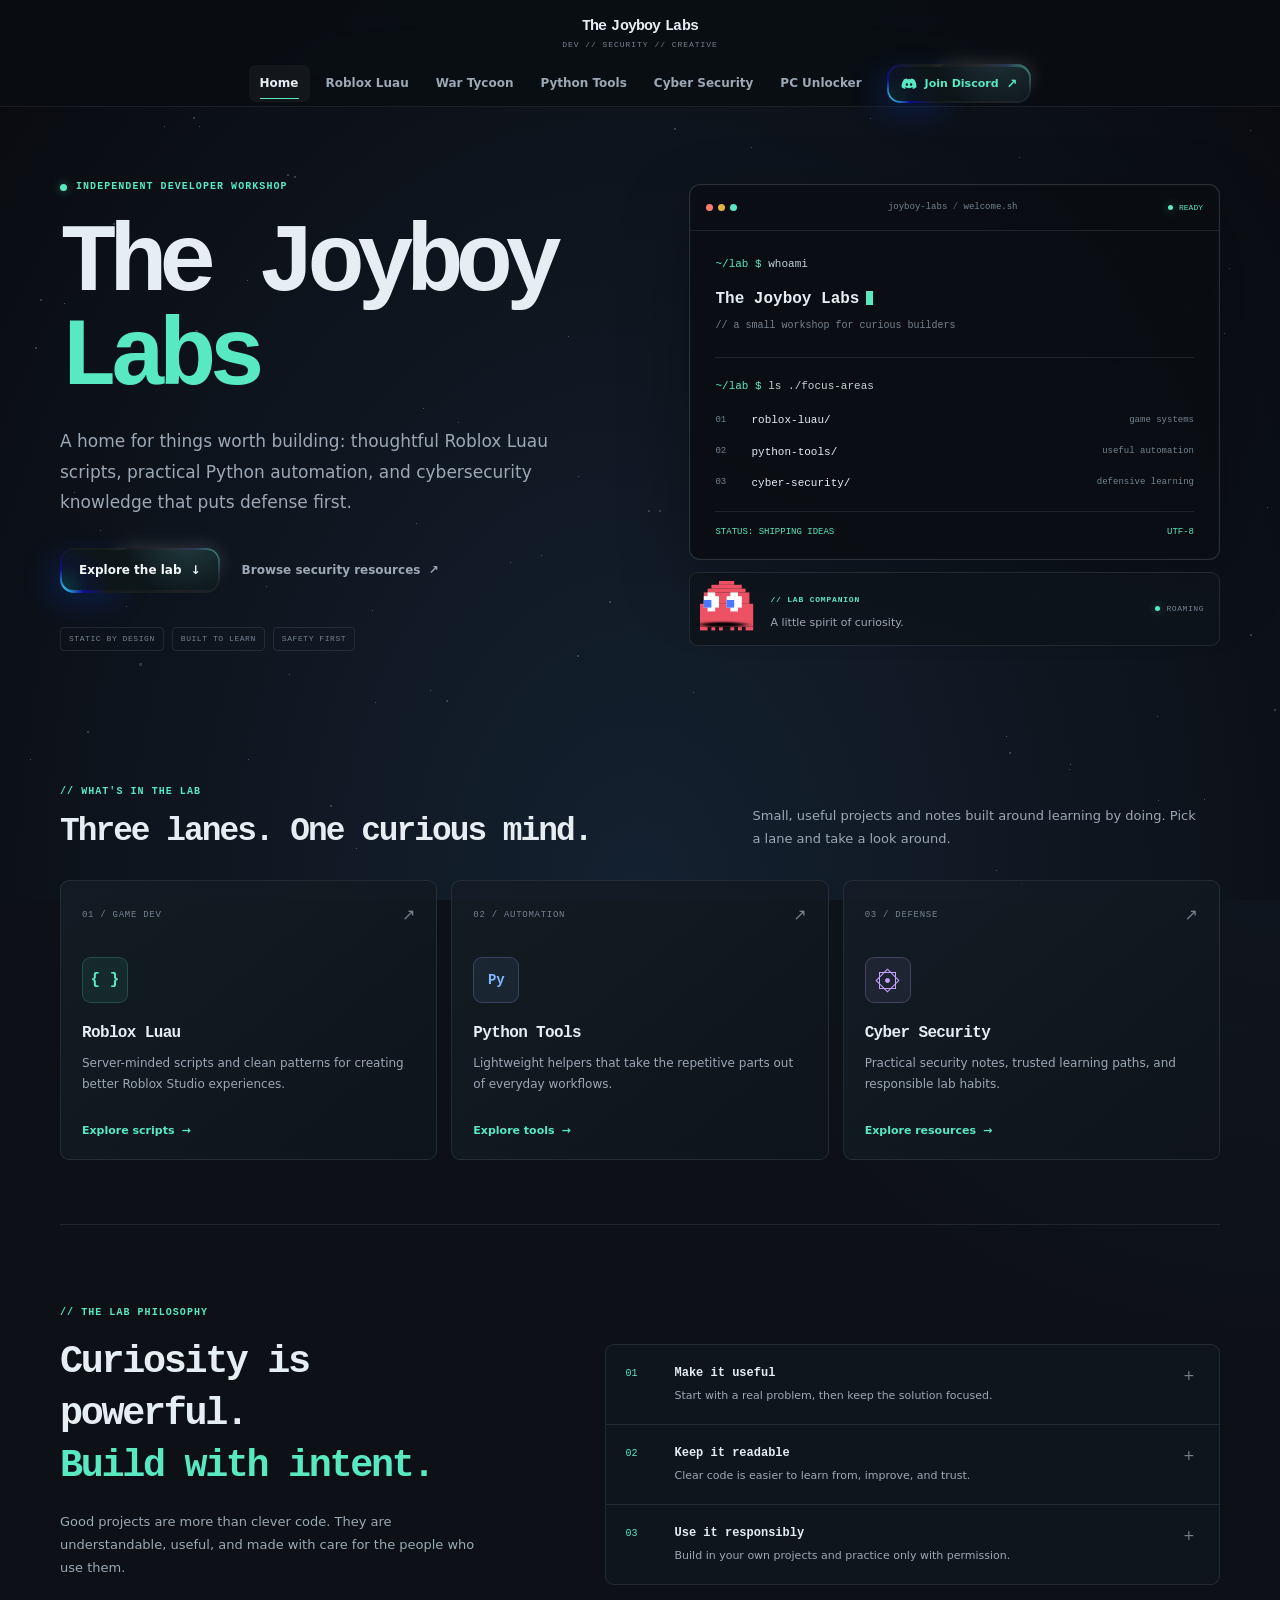
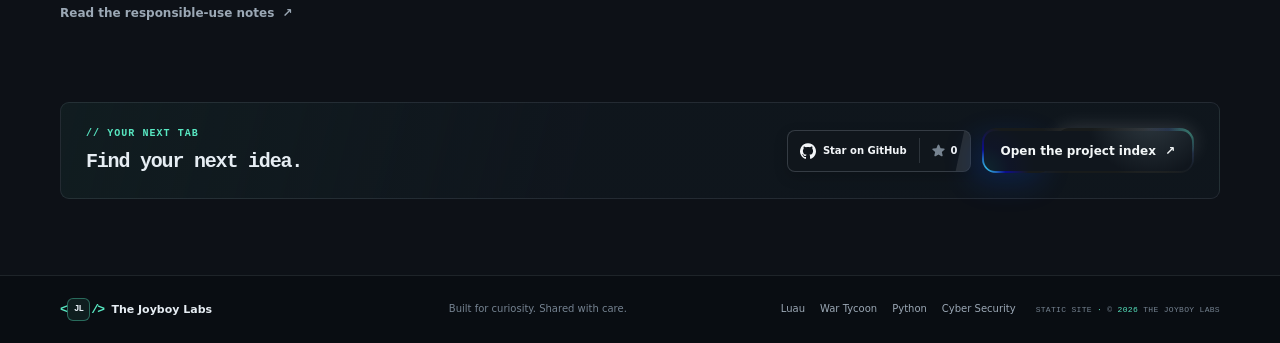
==== index.html @ 07b75e0f "Add files via upload" ====
<!doctype html>
<html lang="en">
<head>
  <meta charset="utf-8">
  <meta name="viewport" content="width=device-width, initial-scale=1">
  <meta name="theme-color" content="#0d1117">
  <meta name="description" content="The Joyboy Labs is a focused home for Roblox Luau scripts, practical Python tools, and responsible cybersecurity learning.">
  <title>The Joyboy Labs — Build, learn, explore</title>
  <link rel="stylesheet" href="css/style.css">
  <script src="js/main.js" defer></script>
</head>
<body>
  <div class="site-starfield" aria-hidden="true">
    <div class="star-layer stars-small"></div>
    <div class="star-layer stars-medium"></div>
    <div class="star-layer stars-large"></div>
  </div>
  <a class="skip-link" href="#main">Skip to content</a>

  <header class="site-header">
    <div class="nav-shell">
      <a class="brand" href="index.html" aria-label="The Joyboy Labs home">
        <span class="brand-copy">
          <span class="brand-name" aria-hidden="true">
            <span class="brand-letter" style="animation-delay: 0ms">T</span><span class="brand-letter" style="animation-delay: 48ms">h</span><span class="brand-letter" style="animation-delay: 96ms">e</span><span class="brand-letter brand-space" style="animation-delay: 144ms">&nbsp;</span><span class="brand-letter" style="animation-delay: 192ms">J</span><span class="brand-letter" style="animation-delay: 240ms">o</span><span class="brand-letter" style="animation-delay: 288ms">y</span><span class="brand-letter" style="animation-delay: 336ms">b</span><span class="brand-letter" style="animation-delay: 384ms">o</span><span class="brand-letter" style="animation-delay: 432ms">y</span><span class="brand-letter brand-space" style="animation-delay: 480ms">&nbsp;</span><span class="brand-letter" style="animation-delay: 528ms">L</span><span class="brand-letter" style="animation-delay: 576ms">a</span><span class="brand-letter" style="animation-delay: 624ms">b</span><span class="brand-letter" style="animation-delay: 672ms">s</span>
          </span>
          <span class="brand-tag">DEV // SECURITY // CREATIVE</span>
        </span>
      </a>

      <button class="menu-toggle" type="button" aria-expanded="false" aria-controls="primary-navigation" aria-label="Open navigation menu">
        <span class="menu-toggle-lines" aria-hidden="true"><span></span><span></span><span></span></span>
      </button>

      <nav class="primary-nav" id="primary-navigation" aria-label="Primary navigation">
        <a class="nav-link is-active" href="index.html" aria-current="page">Home</a>
        <a class="nav-link" href="roblox.html">Roblox Luau</a>
        <a class="nav-link" href="war-tycoon.html">War Tycoon</a>
        <a class="nav-link" href="python.html">Python Tools</a>
        <a class="nav-link" href="cyber.html">Cyber Security</a>
        <a class="nav-link" href="pc-unlocker.html">PC Unlocker</a>
        <a class="discord-link button button-discord" href="https://discord.gg/joyboyhakari_16266" target="_blank" rel="noopener noreferrer">
          <span class="blob1" aria-hidden="true"></span><span class="blob2" aria-hidden="true"></span>
          <span class="inner"><svg aria-hidden="true" viewBox="0 0 24 24"><path d="M19.7 5.3a17.6 17.6 0 0 0-4.3-1.4l-.5 1a16.2 16.2 0 0 0-5.8 0l-.5-1a17.6 17.6 0 0 0-4.3 1.4C1.6 9.2.8 13 .8 16.8a17.8 17.8 0 0 0 5.3 2.7l1.1-1.8-1.7-.8.4-.3a12.6 12.6 0 0 0 12.2 0l.4.3-1.7.8 1.1 1.8a17.8 17.8 0 0 0 5.3-2.7c0-4.4-.8-8.1-3.5-11.5ZM8.8 14.7c-1 0-1.8-.9-1.8-2s.8-2 1.8-2 1.8.9 1.8 2-.8 2-1.8 2Zm6.4 0c-1 0-1.8-.9-1.8-2s.8-2 1.8-2 1.8.9 1.8 2-.8 2-1.8 2Z"/></svg><span>Join Discord</span><span class="external-mark" aria-hidden="true">↗</span></span>
        </a>
      </nav>
    </div>
  </header>

  <main id="main">
    <section class="home-hero container" aria-labelledby="home-title">
      <div class="hero-copy">
        <p class="eyebrow"><span class="status-dot"></span> INDEPENDENT DEVELOPER WORKSHOP</p>
        <h1 id="home-title">The Joyboy<br><span class="title-accent">Labs</span></h1>
        <p class="hero-lead">A home for things worth building: thoughtful Roblox Luau scripts, practical Python automation, and cybersecurity knowledge that puts defense first.</p>
        <div class="hero-actions">
          <a class="button button-primary" href="#focus-areas"><span class="blob1" aria-hidden="true"></span><span class="blob2" aria-hidden="true"></span><span class="inner"><span>Explore the lab</span><span aria-hidden="true">↓</span></span></a>
          <a class="text-link" href="cyber.html">Browse security resources <span aria-hidden="true">↗</span></a>
        </div>
        <ul class="hero-tags" aria-label="Site principles">
          <li>STATIC BY DESIGN</li>
          <li>BUILT TO LEARN</li>
          <li>SAFETY FIRST</li>
        </ul>
      </div>

      <div class="hero-visual">
      <div class="console-window" aria-label="A welcome panel for The Joyboy Labs">
        <div class="console-titlebar">
          <span class="window-dots" aria-hidden="true"><i></i><i></i><i></i></span>
          <span class="console-path">joyboy-labs <span>/</span> welcome.sh</span>
          <span class="console-state"><span class="status-dot"></span> READY</span>
        </div>
        <div class="console-body">
          <p class="console-command"><span>~/lab $</span> whoami</p>
          <p class="console-output">The Joyboy Labs<span class="cursor-block" aria-hidden="true"></span></p>
          <p class="console-comment">// a small workshop for curious builders</p>
          <div class="console-divider"></div>
          <p class="console-command"><span>~/lab $</span> ls ./focus-areas</p>
          <ul class="console-list">
            <li><span class="console-file">01</span><span>roblox-luau/</span><span class="console-file-note">game systems</span></li>
            <li><span class="console-file">02</span><span>python-tools/</span><span class="console-file-note">useful automation</span></li>
            <li><span class="console-file">03</span><span>cyber-security/</span><span class="console-file-note">defensive learning</span></li>
          </ul>
          <div class="console-footer"><span>STATUS: SHIPPING IDEAS</span><span>UTF-8</span></div>
        </div>
      </div>
      <div class="mascot-strip">
        <div class="ghost-frame" aria-hidden="true">
          <div id="ghost">
            <div id="red">
              <div id="pupil"></div><div id="pupil1"></div><div id="eye"></div><div id="eye1"></div>
              <div id="top0"></div><div id="top1"></div><div id="top2"></div><div id="top3"></div><div id="top4"></div>
              <div id="st0"></div><div id="st1"></div><div id="st2"></div><div id="st3"></div><div id="st4"></div><div id="st5"></div>
              <div id="an1"></div><div id="an2"></div><div id="an3"></div><div id="an4"></div><div id="an5"></div><div id="an6"></div>
              <div id="an7"></div><div id="an8"></div><div id="an9"></div><div id="an10"></div><div id="an11"></div><div id="an12"></div>
              <div id="an13"></div><div id="an14"></div><div id="an15"></div><div id="an16"></div><div id="an17"></div><div id="an18"></div>
            </div>
            <div id="shadow"></div>
          </div>
        </div>
        <div class="mascot-copy"><span class="mascot-label">// LAB COMPANION</span><p>A little spirit of curiosity.</p></div>
        <span class="mascot-state"><span class="status-dot"></span> ROAMING</span>
      </div>
    </div>
    </section>

    <section class="section-block container" id="focus-areas" aria-labelledby="focus-title">
      <div class="section-heading">
        <div>
          <p class="eyebrow">// WHAT'S IN THE LAB</p>
          <h2 id="focus-title">Three lanes. One curious mind.</h2>
        </div>
        <p class="section-intro">Small, useful projects and notes built around learning by doing. Pick a lane and take a look around.</p>
      </div>

      <div class="focus-grid">
        <a class="focus-card" href="roblox.html">
          <div class="focus-card-top"><span class="focus-index">01 / GAME DEV</span><span class="card-arrow" aria-hidden="true">↗</span></div>
          <div class="focus-symbol symbol-luau" aria-hidden="true">{ }</div>
          <h3>Roblox Luau</h3>
          <p>Server-minded scripts and clean patterns for creating better Roblox Studio experiences.</p>
          <span class="focus-card-link">Explore scripts <span aria-hidden="true">→</span></span>
        </a>

        <a class="focus-card" href="python.html">
          <div class="focus-card-top"><span class="focus-index">02 / AUTOMATION</span><span class="card-arrow" aria-hidden="true">↗</span></div>
          <div class="focus-symbol symbol-python" aria-hidden="true">Py</div>
          <h3>Python Tools</h3>
          <p>Lightweight helpers that take the repetitive parts out of everyday workflows.</p>
          <span class="focus-card-link">Explore tools <span aria-hidden="true">→</span></span>
        </a>

        <a class="focus-card" href="cyber.html">
          <div class="focus-card-top"><span class="focus-index">03 / DEFENSE</span><span class="card-arrow" aria-hidden="true">↗</span></div>
          <div class="focus-symbol symbol-cyber" aria-hidden="true"><span></span></div>
          <h3>Cyber Security</h3>
          <p>Practical security notes, trusted learning paths, and responsible lab habits.</p>
          <span class="focus-card-link">Explore resources <span aria-hidden="true">→</span></span>
        </a>
      </div>
    </section>

    <section class="lab-note-section container" aria-labelledby="lab-note-title">
      <div class="lab-note-copy">
        <p class="eyebrow">// THE LAB PHILOSOPHY</p>
        <h2 id="lab-note-title">Curiosity is powerful.<br><span class="title-accent">Build with intent.</span></h2>
        <p>Good projects are more than clever code. They are understandable, useful, and made with care for the people who use them.</p>
        <a class="text-link" href="cyber.html">Read the responsible-use notes <span aria-hidden="true">↗</span></a>
      </div>
      <div class="principles-panel">
        <div class="principle-row"><span class="principle-number">01</span><div><h3>Make it useful</h3><p>Start with a real problem, then keep the solution focused.</p></div><span class="principle-mark" aria-hidden="true">+</span></div>
        <div class="principle-row"><span class="principle-number">02</span><div><h3>Keep it readable</h3><p>Clear code is easier to learn from, improve, and trust.</p></div><span class="principle-mark" aria-hidden="true">+</span></div>
        <div class="principle-row"><span class="principle-number">03</span><div><h3>Use it responsibly</h3><p>Build in your own projects and practice only with permission.</p></div><span class="principle-mark" aria-hidden="true">+</span></div>
      </div>
    </section>

    <section class="closing-cta container" aria-labelledby="closing-title">
      <div>
        <p class="eyebrow">// YOUR NEXT TAB</p>
        <h2 id="closing-title">Find your next idea.</h2>
      </div>
      <div class="closing-actions">
        <a class="github-star-button" href="https://github.com/ujjal-saha/Flappy_Friend-v0001" target="_blank" rel="noopener noreferrer" aria-label="Star The Joyboy Labs repository on GitHub">
          <span class="github-sheen" aria-hidden="true"></span>
          <span class="github-star-main">
            <svg aria-hidden="true" viewBox="0 0 438.549 438.549"><path d="M409.132 114.573c-19.608-33.596-46.205-60.194-79.798-79.8-33.598-19.607-70.277-29.408-110.063-29.408-39.781 0-76.472 9.804-110.063 29.408-33.596 19.605-60.192 46.204-79.8 79.8C9.803 148.168 0 184.854 0 224.63c0 47.78 13.94 90.745 41.827 128.906 27.884 38.164 63.906 64.572 108.063 79.227 5.14.954 8.945.283 11.419-1.996 2.475-2.282 3.711-5.14 3.711-8.562 0-.571-.049-5.708-.144-15.417a2549.81 2549.81 0 01-.144-25.406l-6.567 1.136c-4.187.767-9.469 1.092-15.846 1-6.374-.089-12.991-.757-19.842-1.999-6.854-1.231-13.229-4.086-19.13-8.559-5.898-4.473-10.085-10.328-12.56-17.556l-2.855-6.57c-1.903-4.374-4.899-9.233-8.992-14.559-4.093-5.331-8.232-8.945-12.419-10.848l-1.999-1.431c-1.332-.951-2.568-2.098-3.711-3.429-1.142-1.331-1.997-2.663-2.568-3.997-.572-1.335-.098-2.43 1.427-3.289 1.525-.859 4.281-1.276 8.28-1.276l5.708.853c3.807.763 8.516 3.042 14.133 6.851 5.614 3.806 10.229 8.754 13.846 14.842 4.38 7.806 9.657 13.754 15.846 17.847 6.184 4.093 12.419 6.136 18.699 6.136 6.28 0 11.704-.476 16.274-1.423 4.565-.952 8.848-2.383 12.847-4.285 1.713-12.758 6.377-22.559 13.988-29.41-10.848-1.14-20.601-2.857-29.264-5.14-8.658-2.286-17.605-5.996-26.835-11.14-9.235-5.137-16.896-11.516-22.985-19.126-6.09-7.614-11.088-17.61-14.987-29.979-3.901-12.374-5.852-26.648-5.852-42.826 0-23.035 7.52-42.637 22.557-58.817-7.044-17.318-6.379-36.732 1.997-58.24 5.52-1.715 13.706-.428 24.554 3.853 10.85 4.283 18.794 7.952 23.84 10.994 5.046 3.041 9.089 5.618 12.135 7.708 17.705-4.947 35.976-7.421 54.818-7.421s37.117 2.474 54.823 7.421l10.849-6.849c7.419-4.57 16.18-8.758 26.262-12.565 10.088-3.805 17.802-4.853 23.134-3.138 8.562 21.509 9.325 40.922 2.279 58.24 15.036 16.18 22.559 35.787 22.559 58.817 0 16.178-1.958 30.497-5.853 42.966-3.9 12.471-8.941 22.457-15.125 29.979-6.191 7.521-13.901 13.85-23.131 18.986-9.232 5.14-18.182 8.85-26.84 11.136-8.662 2.286-18.415 4.004-29.263 5.146 9.894 8.562 14.842 22.077 14.842 40.539v60.237c0 3.422 1.19 6.279 3.572 8.562 2.379 2.279 6.136 2.95 11.276 1.995 44.163-14.653 80.185-41.062 108.068-79.226 27.88-38.161 41.825-81.126 41.825-128.906-.01-39.771-9.818-76.454-29.414-110.049z"></path></svg>
            <span>Star on GitHub</span>
          </span>
          <span class="github-star-count"><svg aria-hidden="true" viewBox="0 0 24 24"><path d="M10.788 3.21c.448-1.077 1.976-1.077 2.424 0l2.082 5.006 5.404.434c1.164.093 1.636 1.545.749 2.305l-4.117 3.527 1.257 5.273c.271 1.136-.964 2.033-1.96 1.425L12 18.354 7.373 21.18c-.996.608-2.231-.29-1.96-1.425l1.257-5.273-4.117-3.527c-.887-.76-.415-2.212.749-2.305l5.404-.434 2.082-5.005Z"></path></svg><span data-github-stars>0</span></span>
        </a>
        <a class="button button-outline" href="roblox.html"><span class="blob1" aria-hidden="true"></span><span class="blob2" aria-hidden="true"></span><span class="inner"><span>Open the project index</span><span aria-hidden="true">↗</span></span></a>
      </div>
    </section>
  </main>

  <footer class="site-footer">
    <div class="footer-shell">
      <a class="footer-brand" href="index.html"><span class="brand-mark" aria-hidden="true"><span class="brand-mark-bracket">&lt;</span><span class="brand-mark-core">JL</span><span class="brand-mark-bracket">/&gt;</span></span><span>The Joyboy Labs</span></a>
      <p>Built for curiosity. Shared with care.</p>
      <div class="footer-links"><a href="roblox.html">Luau</a><a href="war-tycoon.html">War Tycoon</a><a href="python.html">Python</a><a href="cyber.html">Cyber Security</a></div>
      <span class="footer-meta">STATIC SITE <span aria-hidden="true">·</span> © <span data-current-year>2026</span> THE JOYBOY LABS</span>
    </div>
  </footer>
</body>
</html>
---- css/style.css ----
:root {
  color-scheme: dark;
  --bg: #0d1117;
  --bg-deep: #090d12;
  --panel: #111820;
  --panel-raised: #141d26;
  --panel-muted: #0f151c;
  --text: #e6edf3;
  --muted: #9ba8b5;
  --subtle: #758391;
  --border: rgba(139, 148, 158, 0.17);
  --border-strong: rgba(139, 148, 158, 0.3);
  --accent: #58e8c2;
  --accent-blue: #82b6ff;
  --accent-violet: #c3a1ff;
  --danger: #ff7b72;
  --font-sans: Inter, ui-sans-serif, system-ui, -apple-system, BlinkMacSystemFont, "Segoe UI", sans-serif;
  --font-mono: "Fira Code", "SFMono-Regular", Consolas, "Liberation Mono", monospace;
  --content-width: 1160px;
}

*,
*::before,
*::after {
  box-sizing: border-box;
}

html {
  scroll-behavior: smooth;
  scroll-padding-top: 100px;
  background: var(--bg);
}

body {
  min-width: 320px;
  margin: 0;
  color: var(--text);
  background:
    radial-gradient(ellipse at 12% -12%, rgba(35, 176, 149, 0.09), transparent 34rem),
    radial-gradient(ellipse at 100% 45%, rgba(61, 106, 177, 0.045), transparent 36rem),
    var(--bg);
  font-family: var(--font-sans);
  font-size: 15px;
  line-height: 1.65;
  -webkit-font-smoothing: antialiased;
  text-rendering: optimizeLegibility;
}

button,
a {
  font: inherit;
}

a {
  color: inherit;
  text-decoration: none;
}

button {
  color: inherit;
}

svg {
  display: block;
}

::selection {
  color: #07110f;
  background: var(--accent);
}

:focus-visible {
  outline: 2px solid var(--accent);
  outline-offset: 4px;
}

.skip-link {
  position: fixed;
  z-index: 100;
  top: 12px;
  left: 12px;
  padding: 10px 14px;
  transform: translateY(-160%);
  border: 1px solid var(--accent);
  border-radius: 8px;
  color: #08120f;
  background: var(--accent);
  font-weight: 700;
}

.skip-link:focus {
  transform: translateY(0);
}

.container {
  width: min(var(--content-width), calc(100% - 48px));
  margin-inline: auto;
}

.site-header {
  position: sticky;
  z-index: 50;
  top: 0;
  border-bottom: 1px solid rgba(139, 148, 158, 0.13);
  background: rgba(10, 14, 19, 0.87);
  backdrop-filter: blur(18px);
  -webkit-backdrop-filter: blur(18px);
}

.nav-shell {
  position: relative;
  display: grid;
  width: min(var(--content-width), calc(100% - 48px));
  min-height: 106px;
  grid-template-columns: 1fr;
  grid-template-rows: 55px 45px;
  justify-items: center;
  gap: 0;
  margin-inline: auto;
  padding-top: 6px;
}

.brand {
  grid-row: 1;
  display: inline-flex;
  min-width: max-content;
  align-items: center;
  justify-content: center;
}

.footer-brand {
  display: inline-flex;
  min-width: max-content;
  align-items: center;
  gap: 11px;
}

.brand-mark {
  display: inline-flex;
  align-items: center;
  gap: 1px;
  color: var(--accent);
  font-family: var(--font-mono);
  font-size: 14px;
  font-weight: 700;
  letter-spacing: -0.12em;
  line-height: 1;
}

.brand-mark-core {
  display: inline-grid;
  width: 27px;
  height: 27px;
  place-items: center;
  border: 1px solid rgba(88, 232, 194, 0.38);
  border-radius: 6px;
  color: var(--text);
  background: rgba(88, 232, 194, 0.08);
  font-size: 10px;
  letter-spacing: -0.08em;
}

.brand-mark-bracket {
  color: var(--accent);
  font-size: 13px;
}

.brand-copy {
  display: grid;
  justify-items: center;
  gap: 4px;
  text-align: center;
}

.brand-name {
  position: relative;
  display: inline-flex;
  isolation: isolate;
  align-items: center;
  color: var(--text);
  font-family: var(--font-mono);
  font-size: 15px;
  font-weight: 700;
  letter-spacing: -0.055em;
  line-height: 1.2;
}

.brand-letter {
  display: inline-block;
  opacity: 1;
  animation: brand-letter-reveal 720ms cubic-bezier(0.2, 0.75, 0.25, 1) both;
  animation-delay: 0ms;
}

.brand-space {
  width: 0.32em;
}

.brand-name::after {
  position: absolute;
  z-index: 1;
  inset: -3px -7px;
  pointer-events: none;
  background-image:
    radial-gradient(circle at 50% 50%, rgba(255, 255, 0, 0.72), transparent 50%),
    radial-gradient(circle at 45% 45%, rgba(255, 0, 0, 0.54), transparent 45%),
    radial-gradient(circle at 55% 55%, rgba(0, 255, 255, 0.62), transparent 45%),
    radial-gradient(circle at 45% 55%, rgba(0, 255, 0, 0.48), transparent 45%),
    radial-gradient(circle at 55% 45%, rgba(0, 0, 255, 0.48), transparent 45%);
  background-size: 100% 100%;
  content: "";
  opacity: 0;
  mix-blend-mode: screen;
  mask: repeating-linear-gradient(90deg, transparent 0 6px, #000 7px 8px);
  -webkit-mask: repeating-linear-gradient(90deg, transparent 0 6px, #000 7px 8px);
  animation: brand-spectrum-reveal 1.8s cubic-bezier(0.6, 0.8, 0.5, 1) both;
}

@keyframes brand-letter-reveal {
  0% {
    opacity: 0;
    transform: scale(0.88) translateY(3px);
    text-shadow: 0 0 0 transparent;
  }
  14% {
    opacity: 1;
    transform: scale(1.08) translateY(-1px);
    text-shadow: 0 0 8px rgba(88, 232, 194, 0.7);
  }
  38%,
  100% {
    opacity: 1;
    transform: scale(1) translateY(0);
    text-shadow: 0 0 0 transparent;
  }
}

@keyframes brand-spectrum-reveal {
  0% {
    opacity: 0;
    transform: translateX(-55%);
  }
  15% {
    opacity: 0.9;
  }
  65% {
    opacity: 0;
  }
  100% {
    opacity: 0;
    transform: translateX(55%);
  }
}

.brand-tag {
  color: var(--subtle);
  font-family: var(--font-mono);
  font-size: 8px;
  letter-spacing: 0.12em;
  line-height: 1.2;
}

.primary-nav {
  grid-row: 2;
  display: flex;
  align-items: center;
  justify-self: center;
  gap: 5px;
}

.nav-link {
  position: relative;
  padding: 9px 11px;
  border-radius: 7px;
  color: var(--muted);
  font-size: 12px;
  font-weight: 550;
  transition: color 160ms ease, background-color 160ms ease;
}

.nav-link:hover,
.nav-link.is-active {
  color: var(--text);
  background: rgba(255, 255, 255, 0.045);
}

.nav-link.is-active::after {
  position: absolute;
  right: 11px;
  bottom: 3px;
  left: 11px;
  height: 1px;
  background: var(--accent);
  content: "";
}

.discord-link {
  flex: 0 0 auto;
}

.external-mark {
  font-size: 13px;
  line-height: 1;
}

.menu-toggle {
  display: none;
  width: 42px;
  height: 42px;
  align-items: center;
  justify-content: center;
  border: 1px solid var(--border);
  border-radius: 8px;
  background: var(--panel-muted);
  cursor: pointer;
}

.menu-toggle-lines {
  display: grid;
  width: 17px;
  gap: 4px;
}

.menu-toggle-lines span {
  display: block;
  height: 1.5px;
  border-radius: 2px;
  background: var(--text);
}

.eyebrow {
  display: flex;
  align-items: center;
  gap: 9px;
  margin: 0;
  color: var(--accent);
  font-family: var(--font-mono);
  font-size: 10px;
  font-weight: 600;
  letter-spacing: 0.105em;
  line-height: 1.6;
}

.status-dot {
  display: inline-block;
  width: 7px;
  height: 7px;
  flex: 0 0 7px;
  border-radius: 50%;
  background: var(--accent);
  box-shadow: 0 0 10px rgba(88, 232, 194, 0.48);
}

.home-hero {
  display: grid;
  min-height: 590px;
  grid-template-columns: 1fr 0.96fr;
  align-items: center;
  gap: clamp(34px, 6vw, 78px);
  padding-block: 72px 84px;
}

.hero-copy {
  max-width: 570px;
}

.hero-copy h1,
.page-hero h1 {
  margin: 23px 0 20px;
  font-family: var(--font-mono);
  font-size: clamp(3.5rem, 7.8vw, 6rem);
  font-weight: 650;
  letter-spacing: -0.085em;
  line-height: 0.98;
}

.title-accent {
  color: var(--accent);
}

.hero-lead,
.page-lead {
  max-width: 570px;
  margin: 0;
  color: var(--muted);
  font-size: clamp(15px, 1.6vw, 17px);
  line-height: 1.8;
}

.hero-actions {
  display: flex;
  flex-wrap: wrap;
  align-items: center;
  gap: 22px;
  margin-top: 30px;
}

.button {
  position: relative;
  isolation: isolate;
  display: inline-flex;
  min-height: 45px;
  align-items: center;
  justify-content: center;
  padding: 2px;
  overflow: visible;
  border: 0;
  border-radius: 14px;
  color: var(--text);
  background: radial-gradient(circle 80px at 80% -10%, rgba(255, 255, 255, 0.16), #181b1b 76%);
  font-size: 12px;
  font-weight: 700;
  text-decoration: none;
  white-space: nowrap;
  cursor: pointer;
  transition: transform 160ms ease, filter 160ms ease;
}

.button::after {
  position: absolute;
  z-index: -1;
  top: 0;
  right: 0;
  width: 65%;
  height: 60%;
  border-radius: 120px;
  box-shadow: 0 0 20px rgba(255, 255, 255, 0.16);
  content: "";
  pointer-events: none;
}

.button .blob1,
.button .blob2 {
  position: absolute;
  top: 0;
  bottom: 0;
  width: 70px;
  border-radius: inherit;
  pointer-events: none;
  transition: transform 180ms ease;
}

.button .blob1 {
  left: 0;
  background: radial-gradient(circle 60px at 0% 100%, #3fe9ff, rgba(0, 0, 255, 0.5), transparent 78%);
  box-shadow: -10px 10px 30px rgba(0, 81, 255, 0.18);
}

.button .blob2 {
  right: 0;
  background: radial-gradient(circle 65px at 100% 0%, rgba(88, 232, 194, 0.72), rgba(0, 81, 255, 0.16), transparent 78%);
  opacity: 0.72;
}

.button .inner {
  position: relative;
  z-index: 1;
  display: inline-flex;
  width: auto;
  min-height: 40px;
  align-items: center;
  justify-content: center;
  gap: 9px;
  padding: 0 17px;
  border-radius: 11px;
  color: #f3f7f8;
  background: radial-gradient(circle 80px at 80% -50%, #39464c, #0e1419 80%);
  font-size: 12px;
  font-weight: 700;
  line-height: 1.2;
}

.button .inner::before {
  position: absolute;
  z-index: 0;
  inset: 0;
  border-radius: inherit;
  background: radial-gradient(circle 60px at 0% 100%, rgba(0, 225, 255, 0.08), rgba(0, 0, 255, 0.045), transparent 85%);
  content: "";
  pointer-events: none;
}

.button .inner > * {
  position: relative;
  z-index: 1;
}

.button:hover {
  transform: translateY(-1px);
  filter: brightness(1.12);
}

.button:hover .blob1 {
  transform: translateX(3px);
}

.button:hover .blob2 {
  transform: translateX(-3px);
}

.button:focus-visible {
  outline: 2px solid var(--accent);
  outline-offset: 4px;
}

.button-primary .inner {
  background: radial-gradient(circle 80px at 80% -50%, #254247, #0d171a 82%);
}

.button-primary .inner::before {
  background: radial-gradient(circle 60px at 0% 100%, rgba(0, 225, 255, 0.16), rgba(0, 0, 255, 0.08), transparent 85%);
}

.button-outline .inner {
  background: radial-gradient(circle 80px at 80% -50%, #303b42, #10161d 82%);
}

.button-discord {
  min-height: 39px;
  margin-left: 9px;
  font-size: 11px;
}

.button-discord .inner {
  min-height: 34px;
  gap: 8px;
  padding-inline: 12px;
  color: var(--accent);
  font-size: 11px;
  background: radial-gradient(circle 80px at 80% -50%, #203339, #0d1519 82%);
}

.button-discord:hover .inner {
  color: #f3f7f8;
}

.button-discord svg {
  width: 16px;
  height: 16px;
  fill: currentColor;
}

.text-link {
  display: inline-flex;
  align-items: center;
  gap: 8px;
  color: var(--muted);
  font-size: 12px;
  font-weight: 600;
  transition: color 160ms ease;
}

.text-link:hover {
  color: var(--accent);
}

.hero-tags,
.tag-row {
  display: flex;
  flex-wrap: wrap;
  align-items: center;
  gap: 8px;
  margin: 34px 0 0;
  padding: 0;
  list-style: none;
}

.hero-tags li,
.tag {
  padding: 6px 8px;
  border: 1px solid var(--border);
  border-radius: 4px;
  color: var(--subtle);
  font-family: var(--font-mono);
  font-size: 8px;
  letter-spacing: 0.07em;
  line-height: 1.25;
}

.console-window {
  overflow: hidden;
  border: 1px solid rgba(139, 148, 158, 0.25);
  border-radius: 11px;
  background: rgba(10, 14, 19, 0.92);
  box-shadow: 0 26px 70px rgba(0, 0, 0, 0.3), 0 0 0 1px rgba(88, 232, 194, 0.025) inset;
}

.console-titlebar {
  display: flex;
  min-height: 46px;
  align-items: center;
  justify-content: space-between;
  gap: 12px;
  padding: 0 16px;
  border-bottom: 1px solid var(--border);
  color: var(--subtle);
  font-family: var(--font-mono);
  font-size: 9px;
}

.window-dots {
  display: inline-flex;
  gap: 5px;
}

.window-dots i {
  width: 7px;
  height: 7px;
  border-radius: 50%;
  background: #4b5967;
}

.window-dots i:first-child {
  background: #ff7b72;
}

.window-dots i:nth-child(2) {
  background: #e3b341;
}

.window-dots i:nth-child(3) {
  background: #58e8c2;
}

.console-path {
  flex: 1;
  text-align: center;
}

.console-path span {
  color: #52606d;
}

.console-state {
  display: inline-flex;
  align-items: center;
  gap: 6px;
  color: var(--accent);
  font-size: 8px;
}

.console-state .status-dot {
  width: 5px;
  height: 5px;
  flex-basis: 5px;
}

.console-body {
  padding: 24px 25px 19px;
  font-family: var(--font-mono);
  font-size: 11px;
}

.console-command {
  margin: 0;
  color: #c6d0da;
}

.console-command span {
  color: var(--accent);
}

.console-output {
  margin: 13px 0 5px;
  color: var(--text);
  font-size: 16px;
  font-weight: 600;
}

.cursor-block {
  display: inline-block;
  width: 7px;
  height: 14px;
  margin-left: 7px;
  background: var(--accent);
  vertical-align: -2px;
}

.console-comment {
  margin: 0;
  color: var(--subtle);
  font-size: 10px;
}

.console-divider {
  height: 1px;
  margin: 23px 0 19px;
  background: var(--border);
}

.console-list {
  display: grid;
  gap: 13px;
  margin: 16px 0 19px;
  padding: 0;
  color: var(--text);
  list-style: none;
}

.console-list li {
  display: grid;
  grid-template-columns: 26px minmax(100px, 1fr) auto;
  align-items: center;
  gap: 10px;
}

.console-file,
.console-file-note,
.console-footer {
  color: var(--subtle);
  font-size: 9px;
}

.console-file-note {
  text-align: right;
}

.console-footer {
  display: flex;
  justify-content: space-between;
  padding-top: 13px;
  border-top: 1px solid var(--border);
  color: var(--accent);
}

.section-block {
  padding-block: 49px 64px;
}

.section-block-compact {
  padding-top: 18px;
}

.section-heading {
  display: grid;
  grid-template-columns: 1.05fr 0.75fr;
  align-items: end;
  gap: 38px;
  margin-bottom: 27px;
}

.section-heading h2,
.lab-note-copy h2,
.closing-cta h2,
.resource-strip h2 {
  margin: 11px 0 0;
  font-family: var(--font-mono);
  font-size: clamp(1.5rem, 3vw, 2.05rem);
  font-weight: 550;
  letter-spacing: -0.06em;
  line-height: 1.28;
}

.section-intro {
  max-width: 455px;
  margin: 0 0 2px;
  color: var(--muted);
  font-size: 13px;
  line-height: 1.75;
}

.focus-grid {
  display: grid;
  grid-template-columns: repeat(3, minmax(0, 1fr));
  gap: 14px;
}

.focus-card {
  display: flex;
  min-height: 280px;
  flex-direction: column;
  padding: 21px 21px 19px;
  border: 1px solid var(--border);
  border-radius: 9px;
  background: linear-gradient(140deg, rgba(20, 29, 38, 0.88), rgba(15, 21, 28, 0.86));
  transition: border-color 160ms ease, background-color 160ms ease, transform 160ms ease;
}

.focus-card:hover {
  transform: translateY(-3px);
  border-color: rgba(88, 232, 194, 0.47);
  background: linear-gradient(140deg, rgba(21, 34, 41, 0.96), rgba(15, 21, 28, 0.9));
}

.focus-card-top {
  display: flex;
  align-items: center;
  justify-content: space-between;
}

.focus-index,
.mini-card-index,
.resource-index {
  color: var(--subtle);
  font-family: var(--font-mono);
  font-size: 9px;
  letter-spacing: 0.08em;
}

.card-arrow {
  color: var(--subtle);
  font-size: 16px;
  transition: color 160ms ease, transform 160ms ease;
}

.focus-card:hover .card-arrow {
  transform: translate(2px, -2px);
  color: var(--accent);
}

.focus-symbol {
  display: grid;
  width: 46px;
  height: 46px;
  place-items: center;
  margin-top: 29px;
  border: 1px solid rgba(88, 232, 194, 0.2);
  border-radius: 9px;
  color: var(--accent);
  background: rgba(88, 232, 194, 0.07);
  font-family: var(--font-mono);
  font-size: 16px;
  font-weight: 600;
}

.symbol-python {
  border-color: rgba(130, 182, 255, 0.23);
  color: var(--accent-blue);
  background: rgba(130, 182, 255, 0.075);
  font-size: 14px;
}

.symbol-cyber {
  position: relative;
  border-color: rgba(195, 161, 255, 0.24);
  background: rgba(195, 161, 255, 0.075);
}

.symbol-cyber::before,
.symbol-cyber::after,
.symbol-cyber span {
  position: absolute;
  display: block;
  width: 17px;
  height: 17px;
  border: 1px solid var(--accent-violet);
  content: "";
}

.symbol-cyber::before {
  transform: rotate(45deg);
}

.symbol-cyber::after {
  width: 5px;
  height: 5px;
  border-radius: 50%;
  background: var(--accent-violet);
}

.focus-card h3,
.mini-card h3,
.resource-card h3 {
  margin: 17px 0 6px;
  font-family: var(--font-mono);
  font-size: 16px;
  font-weight: 550;
  letter-spacing: -0.04em;
}

.focus-card p,
.mini-card p,
.resource-card p {
  margin: 0;
  color: var(--muted);
  font-size: 12px;
  line-height: 1.75;
}

.focus-card-link {
  display: flex;
  align-items: center;
  gap: 7px;
  margin-top: auto;
  padding-top: 21px;
  color: var(--accent);
  font-size: 11px;
  font-weight: 650;
}

.lab-note-section {
  display: grid;
  grid-template-columns: 0.85fr 1.15fr;
  align-items: center;
  gap: clamp(35px, 7vw, 90px);
  padding-block: 80px 78px;
  border-top: 1px solid var(--border);
}

.lab-note-copy h2 {
  margin-top: 15px;
  font-size: clamp(1.65rem, 3.5vw, 2.4rem);
  line-height: 1.36;
}

.lab-note-copy > p:not(.eyebrow) {
  max-width: 430px;
  margin: 17px 0 20px;
  color: var(--muted);
  font-size: 13px;
  line-height: 1.8;
}

.principles-panel {
  overflow: hidden;
  border: 1px solid var(--border);
  border-radius: 9px;
  background: rgba(17, 24, 32, 0.72);
}

.principle-row {
  display: grid;
  grid-template-columns: 36px 1fr 16px;
  align-items: start;
  gap: 13px;
  padding: 19px 20px;
}

.principle-row + .principle-row {
  border-top: 1px solid var(--border);
}

.principle-number {
  padding-top: 2px;
  color: var(--accent);
  font-family: var(--font-mono);
  font-size: 10px;
}

.principle-row h3 {
  margin: 0 0 3px;
  font-family: var(--font-mono);
  font-size: 12px;
  font-weight: 550;
}

.principle-row p {
  margin: 0;
  color: var(--muted);
  font-size: 11px;
  line-height: 1.65;
}

.principle-mark {
  color: var(--subtle);
  font-size: 14px;
}

.closing-cta {
  display: flex;
  align-items: center;
  justify-content: space-between;
  gap: 24px;
  margin-bottom: 76px;
  padding: 23px 25px;
  border: 1px solid var(--border);
  border-radius: 9px;
  background: linear-gradient(105deg, rgba(88, 232, 194, 0.055), rgba(17, 24, 32, 0.7) 45%);
}

.closing-cta h2 {
  margin-top: 7px;
  font-size: 20px;
}

.site-footer {
  border-top: 1px solid var(--border);
  background: rgba(8, 12, 17, 0.64);
}

.footer-shell {
  display: grid;
  width: min(var(--content-width), calc(100% - 48px));
  grid-template-columns: 1fr auto 1fr auto;
  align-items: center;
  gap: 20px;
  margin-inline: auto;
  padding-block: 22px;
}

.footer-brand {
  gap: 8px;
  color: var(--text);
  font-size: 11px;
  font-weight: 650;
}

.footer-brand .brand-mark-core {
  width: 23px;
  height: 23px;
  font-size: 9px;
}

.footer-shell > p {
  margin: 0;
  color: var(--subtle);
  font-size: 10px;
}

.footer-links {
  display: flex;
  justify-content: flex-end;
  gap: 15px;
}

.footer-links a {
  color: var(--muted);
  font-size: 10px;
  transition: color 160ms ease;
}

.footer-links a:hover {
  color: var(--accent);
}

.footer-meta {
  color: var(--subtle);
  font-family: var(--font-mono);
  font-size: 8px;
  letter-spacing: 0.04em;
  white-space: nowrap;
}

.footer-meta span {
  color: var(--accent);
}

/* Category pages */
.page-hero {
  display: grid;
  grid-template-columns: minmax(0, 1fr) 285px;
  align-items: end;
  gap: 56px;
  padding-block: 75px 48px;
  border-bottom: 1px solid var(--border);
}

.page-hero-copy {
  max-width: 720px;
}

.page-hero h1 {
  margin: 17px 0 17px;
  font-size: clamp(3rem, 6.5vw, 5rem);
  line-height: 1.08;
}

.page-lead {
  max-width: 660px;
  font-size: 15px;
}

.page-hero .tag-row {
  margin-top: 23px;
}

.page-index-card {
  display: grid;
  gap: 13px;
  padding: 19px;
  border: 1px solid var(--border);
  border-radius: 8px;
  background: linear-gradient(145deg, rgba(17, 24, 32, 0.92), rgba(13, 17, 23, 0.7));
}

.index-card-label {
  color: var(--accent);
  font-family: var(--font-mono);
  font-size: 8px;
  letter-spacing: 0.13em;
}

.index-card-title {
  padding-bottom: 9px;
  border-bottom: 1px solid var(--border);
  color: var(--text);
  font-family: var(--font-mono);
  font-size: 14px;
  letter-spacing: -0.04em;
}

.index-card-line {
  display: flex;
  gap: 11px;
  color: var(--muted);
  font-size: 10px;
}

.index-card-line span {
  color: var(--subtle);
  font-family: var(--font-mono);
  font-size: 9px;
}

.page-hero + .section-block {
  padding-top: 58px;
}

.snippet-card {
  overflow: hidden;
  border: 1px solid var(--border);
  border-radius: 9px;
  background: rgba(16, 23, 30, 0.72);
}

.snippet-heading {
  display: flex;
  align-items: flex-start;
  justify-content: space-between;
  gap: 22px;
  padding: 21px 23px 19px;
}

.snippet-kicker {
  color: var(--accent);
  font-family: var(--font-mono);
  font-size: 8px;
  letter-spacing: 0.1em;
}

.snippet-kicker span {
  padding-inline: 3px;
  color: var(--subtle);
}

.snippet-heading h3 {
  margin: 9px 0 4px;
  font-family: var(--font-mono);
  font-size: 15px;
  font-weight: 550;
  letter-spacing: -0.045em;
}

.snippet-heading p {
  margin: 0;
  color: var(--muted);
  font-size: 11px;
  line-height: 1.7;
}

.snippet-heading p code,
.snippet-footnote p code {
  padding: 1px 5px;
  border: 1px solid var(--border);
  border-radius: 4px;
  color: var(--accent-blue);
  background: rgba(7, 11, 15, 0.58);
  font-family: var(--font-mono);
  font-size: 0.9em;
}

.language-pill {
  flex: 0 0 auto;
  padding: 5px 8px;
  border: 1px solid rgba(130, 182, 255, 0.24);
  border-radius: 4px;
  color: var(--accent-blue);
  background: rgba(130, 182, 255, 0.06);
  font-family: var(--font-mono);
  font-size: 8px;
  letter-spacing: 0.08em;
}

.code-card {
  overflow: hidden;
  border-top: 1px solid var(--border);
  border-bottom: 1px solid var(--border);
  background: var(--bg-deep);
}

.code-toolbar {
  display: flex;
  min-height: 45px;
  align-items: center;
  justify-content: space-between;
  gap: 14px;
  padding: 6px 12px 6px 18px;
  border-bottom: 1px solid rgba(139, 148, 158, 0.13);
  background: rgba(255, 255, 255, 0.016);
}

.code-file {
  display: inline-flex;
  min-width: 0;
  align-items: center;
  gap: 9px;
  overflow-wrap: anywhere;
  color: var(--muted);
  font-family: var(--font-mono);
  font-size: 9px;
}

.file-dot {
  width: 7px;
  height: 7px;
  flex: 0 0 7px;
  border-radius: 2px;
  background: var(--accent-blue);
}

.copy-button.button {
  min-width: 77px;
  min-height: 30px;
  flex: 0 0 auto;
  padding: 2px;
  font-size: 10px;
  font-weight: 600;
}

.copy-button.button .inner {
  width: 100%;
  min-height: 26px;
  gap: 7px;
  padding-inline: 9px;
  border-radius: 9px;
  font-size: 10px;
}

.copy-button.button:hover:not(:disabled) .inner {
  color: var(--accent);
}

.copy-button.button:disabled {
  cursor: default;
  opacity: 0.92;
}

.copy-button .inner svg {
  width: 14px;
  height: 14px;
  fill: none;
  stroke: currentColor;
  stroke-linecap: round;
  stroke-linejoin: round;
  stroke-width: 1.4;
}

.copy-button.is-copied .inner {
  color: var(--accent);
}

.copy-button.is-error .inner {
  color: var(--danger);
}

pre {
  max-height: 520px;
  overflow: auto;
  margin: 0;
  scrollbar-color: #384653 #0a0e13;
  scrollbar-width: thin;
}

pre code {
  display: block;
  min-width: max-content;
  padding: 18px 22px 21px;
  color: #c9d1d9;
  font-family: var(--font-mono);
  font-size: 11px;
  line-height: 1.8;
  tab-size: 4;
  white-space: pre;
}

.token-keyword {
  color: #ff7b72;
}

.token-string {
  color: #a5d6ff;
}

.token-number {
  color: #79c0ff;
}

.token-function {
  color: #d2a8ff;
}

.token-type {
  color: #ffa657;
}

.token-comment {
  color: #8b949e;
  font-style: italic;
}

.snippet-footnote {
  display: flex;
  align-items: flex-start;
  gap: 10px;
  padding: 13px 20px 15px;
}

.footnote-mark {
  display: grid;
  width: 16px;
  height: 16px;
  flex: 0 0 16px;
  place-items: center;
  margin-top: 2px;
  border: 1px solid rgba(130, 182, 255, 0.34);
  border-radius: 50%;
  color: var(--accent-blue);
  font-family: var(--font-mono);
  font-size: 9px;
  line-height: 1;
}

.snippet-footnote p {
  margin: 0;
  color: var(--subtle);
  font-size: 10px;
  line-height: 1.7;
}

.principle-grid {
  display: grid;
  grid-template-columns: repeat(3, minmax(0, 1fr));
  gap: 13px;
}

.mini-card {
  min-height: 168px;
  padding: 19px;
  border: 1px solid var(--border);
  border-radius: 8px;
  background: rgba(17, 24, 32, 0.55);
}

.mini-card-index {
  color: var(--accent);
  font-size: 8px;
}

.mini-card h3 {
  margin-top: 16px;
  font-size: 14px;
}

.resource-strip {
  display: flex;
  align-items: center;
  justify-content: space-between;
  gap: 25px;
  margin-block: 25px 74px;
  padding: 22px 24px;
  border: 1px solid var(--border);
  border-radius: 9px;
  background: rgba(17, 24, 32, 0.55);
}

.resource-strip h2 {
  margin-top: 7px;
  font-size: 16px;
}

.resource-strip > div > p:last-child {
  margin: 6px 0 0;
  color: var(--muted);
  font-size: 11px;
  line-height: 1.65;
}

.resource-grid {
  display: grid;
  grid-template-columns: repeat(3, minmax(0, 1fr));
  gap: 13px;
}

.resource-card {
  display: flex;
  min-height: 210px;
  flex-direction: column;
  padding: 19px;
  border: 1px solid var(--border);
  border-radius: 8px;
  background: rgba(17, 24, 32, 0.58);
  transition: border-color 160ms ease, transform 160ms ease;
}

.resource-card:hover {
  transform: translateY(-2px);
  border-color: rgba(88, 232, 194, 0.45);
}

.resource-index {
  color: var(--accent);
  font-size: 8px;
}

.resource-card h3 {
  margin-top: 16px;
  font-size: 14px;
}

.resource-open {
  display: flex;
  align-items: center;
  gap: 6px;
  margin-top: auto;
  padding-top: 17px;
  color: var(--accent);
  font-size: 10px;
  font-weight: 650;
}

.safety-banner {
  display: flex;
  align-items: flex-start;
  gap: 17px;
  margin-top: 33px;
  padding: 20px 22px;
  border: 1px solid rgba(227, 179, 65, 0.22);
  border-radius: 8px;
  background: rgba(227, 179, 65, 0.045);
}

.safety-icon {
  display: grid;
  width: 26px;
  height: 26px;
  flex: 0 0 26px;
  place-items: center;
  border: 1px solid rgba(227, 179, 65, 0.4);
  border-radius: 50%;
  color: #e3b341;
  font-family: var(--font-mono);
  font-size: 12px;
  font-weight: 700;
}

.safety-banner .eyebrow {
  color: #e3b341;
  font-size: 8px;
}

.safety-banner h2 {
  margin: 5px 0 3px;
  font-family: var(--font-mono);
  font-size: 13px;
  font-weight: 550;
  letter-spacing: -0.025em;
}

.safety-banner p:last-child {
  margin: 0;
  color: var(--muted);
  font-size: 11px;
  line-height: 1.7;
}

@media (max-width: 960px) {
  .nav-shell {
    min-height: 68px;
    grid-template-rows: auto;
    padding-block: 8px;
  }

  .menu-toggle {
    position: absolute;
    top: 50%;
    right: 0;
    display: inline-flex;
    transform: translateY(-50%);
  }

  .primary-nav {
    position: absolute;
    top: calc(100% + 1px);
    right: 0;
    left: 0;
    display: none;
    align-items: stretch;
    gap: 4px;
    padding: 12px;
    border: 1px solid var(--border);
    border-top: 0;
    border-radius: 0 0 10px 10px;
    background: rgba(10, 14, 19, 0.98);
    box-shadow: 0 22px 38px rgba(0, 0, 0, 0.28);
  }

  .primary-nav.is-open {
    display: flex;
    flex-direction: column;
  }

  .nav-link {
    padding: 11px 12px;
  }

  .nav-link.is-active::after {
    right: auto;
    bottom: 8px;
    left: 12px;
    width: 24px;
  }

  .discord-link {
    min-height: 42px;
    margin: 5px 0 0;
  }

  .home-hero {
    min-height: 0;
    grid-template-columns: 1fr;
    gap: 42px;
    padding-block: 62px 68px;
  }

  .hero-copy {
    max-width: 680px;
  }

  .console-window {
    width: min(100%, 700px);
  }

  .page-hero {
    grid-template-columns: minmax(0, 1fr) 250px;
    gap: 30px;
  }

  .footer-shell {
    grid-template-columns: 1fr auto;
  }

  .footer-links {
    justify-content: flex-start;
  }

  .footer-meta {
    justify-self: end;
  }
}

@media (max-width: 720px) {
  .container,
  .nav-shell,
  .footer-shell {
    width: min(100% - 36px, var(--content-width));
  }

  .page-hero {
    grid-template-columns: 1fr;
    align-items: start;
    gap: 25px;
    padding-block: 55px 34px;
  }

  .page-index-card {
    grid-template-columns: 1fr 1fr;
    align-items: center;
    gap: 9px 15px;
  }

  .index-card-label,
  .index-card-title {
    grid-column: 1 / -1;
  }

  .index-card-title {
    padding-bottom: 10px;
  }

  .section-heading {
    grid-template-columns: 1fr;
    gap: 10px;
  }

  .section-intro {
    max-width: 560px;
  }

  .focus-grid,
  .principle-grid,
  .resource-grid {
    grid-template-columns: 1fr;
  }

  .focus-card {
    min-height: 245px;
  }

  .focus-symbol {
    margin-top: 20px;
  }

  .lab-note-section {
    grid-template-columns: 1fr;
    gap: 30px;
    padding-block: 61px;
  }

  .mini-card {
    min-height: auto;
  }

  .resource-card {
    min-height: 180px;
  }

  .resource-strip {
    align-items: flex-start;
    flex-direction: column;
    margin-bottom: 55px;
  }

  .footer-shell {
    grid-template-columns: 1fr 1fr;
    gap: 14px;
  }

  .footer-shell > p {
    justify-self: end;
    text-align: right;
  }

  .footer-links {
    flex-wrap: wrap;
    gap: 10px 14px;
  }

  .footer-meta {
    align-self: center;
    justify-self: end;
    white-space: normal;
    text-align: right;
  }
}

@media (max-width: 520px) {
  body {
    font-size: 14px;
  }

  .container,
  .nav-shell,
  .footer-shell {
    width: min(100% - 32px, var(--content-width));
  }

  .nav-shell {
    min-height: 66px;
  }

  .brand-tag {
    display: none;
  }

  .home-hero {
    gap: 34px;
    padding-block: 48px 54px;
  }

  .hero-copy h1 {
    margin-top: 18px;
    font-size: clamp(3.05rem, 15vw, 4.4rem);
  }

  .hero-lead,
  .page-lead {
    font-size: 14px;
  }

  .hero-actions {
    align-items: flex-start;
    flex-direction: column;
    gap: 16px;
  }

  .hero-tags {
    gap: 6px;
    margin-top: 25px;
  }

  .hero-tags li,
  .tag {
    font-size: 7px;
  }

  .console-titlebar {
    min-height: 42px;
    padding-inline: 11px;
    font-size: 8px;
  }

  .console-body {
    padding: 20px 15px 16px;
    font-size: 10px;
  }

  .console-list li {
    grid-template-columns: 20px 1fr;
    gap: 7px;
  }

  .console-file-note {
    grid-column: 2;
    margin-top: -7px;
    text-align: left;
  }

  .section-block {
    padding-block: 37px 49px;
  }

  .section-block-compact {
    padding-top: 4px;
  }

  .section-heading {
    margin-bottom: 20px;
  }

  .section-heading h2,
  .lab-note-copy h2 {
    font-size: 1.5rem;
  }

  .focus-card {
    min-height: 232px;
    padding: 18px;
  }

  .closing-cta {
    align-items: flex-start;
    flex-direction: column;
    margin-bottom: 51px;
    padding: 20px;
  }

  .closing-cta h2 {
    font-size: 17px;
  }

  .page-hero h1 {
    font-size: clamp(2.65rem, 12vw, 3.6rem);
  }

  .page-index-card {
    grid-template-columns: 1fr;
  }

  .index-card-label,
  .index-card-title {
    grid-column: auto;
  }

  .snippet-heading {
    gap: 12px;
    padding: 17px 15px;
  }

  .snippet-heading h3 {
    font-size: 13px;
  }

  .language-pill {
    padding: 4px 6px;
    font-size: 7px;
  }

  .code-toolbar {
    padding-left: 12px;
  }

  .code-file {
    font-size: 8px;
  }

  .copy-button.button {
    min-width: 67px;
  }

  .copy-button.button .inner {
    padding-inline: 7px;
    font-size: 9px;
  }

  pre {
    max-height: 440px;
  }

  pre code {
    padding: 15px 14px 18px;
    font-size: 10px;
  }

  .snippet-footnote {
    padding: 12px 14px;
  }

  .safety-banner {
    gap: 11px;
    margin-top: 22px;
    padding: 16px;
  }

  .safety-banner h2 {
    font-size: 12px;
  }

  .footer-shell {
    gap: 13px 10px;
    padding-block: 18px;
  }

  .footer-brand {
    font-size: 10px;
  }

  .footer-shell > p,
  .footer-links a {
    font-size: 9px;
  }

  .footer-meta {
    font-size: 7px;
  }
}

@media (prefers-reduced-motion: reduce) {
  html {
    scroll-behavior: auto;
  }

  .brand-letter {
    opacity: 1;
    transform: none;
    animation: none;
    text-shadow: none;
  }

  .brand-name::after {
    display: none;
    animation: none;
  }

  *,
  *::before,
  *::after {
    scroll-behavior: auto !important;
    transition-duration: 0.01ms !important;
    animation-duration: 0.01ms !important;
    animation-iteration-count: 1 !important;
  }
}


/* A restrained, animated star field behind the page content. */
.site-starfield {
  position: fixed;
  z-index: 0;
  inset: 0;
  overflow: hidden;
  pointer-events: none;
  background: radial-gradient(ellipse at bottom, #142130 0%, #090a0f 100%);
}

.star-layer {
  position: absolute;
  top: 0;
  left: 0;
  background: transparent;
  will-change: transform;
}

.star-layer::after {
  position: absolute;
  top: 2000px;
  left: 0;
  width: inherit;
  height: inherit;
  background: transparent;
  box-shadow: inherit;
  content: "";
}

.stars-small {
  width: 1px;
  height: 1px;
  opacity: 0.33;
  box-shadow:
    568px 336px rgba(226, 239, 255, 0.82),
    1608px 1856px rgba(226, 239, 255, 0.82),
    1224px 333px rgba(226, 239, 255, 0.82),
    429px 1266px rgba(226, 239, 255, 0.82),
    1810px 1218px rgba(226, 239, 255, 0.82),
    164px 126px rgba(226, 239, 255, 0.82),
    404px 1371px rgba(226, 239, 255, 0.82),
    1662px 907px rgba(226, 239, 255, 0.82),
    779px 1504px rgba(226, 239, 255, 0.82),
    773px 4px rgba(226, 239, 255, 0.82),
    1499px 797px rgba(226, 239, 255, 0.82),
    1431px 565px rgba(226, 239, 255, 0.82),
    1951px 1435px rgba(226, 239, 255, 0.82),
    1159px 1910px rgba(226, 239, 255, 0.82),
    691px 106px rgba(226, 239, 255, 0.82),
    796px 1999px rgba(226, 239, 255, 0.82),
    356px 848px rgba(226, 239, 255, 0.82),
    670px 20px rgba(226, 239, 255, 0.82),
    876px 1553px rgba(226, 239, 255, 0.82),
    56px 1524px rgba(226, 239, 255, 0.82),
    172px 1775px rgba(226, 239, 255, 0.82),
    579px 1247px rgba(226, 239, 255, 0.82),
    1471px 625px rgba(226, 239, 255, 0.82),
    476px 1750px rgba(226, 239, 255, 0.82),
    423px 408px rgba(226, 239, 255, 0.82),
    478px 1316px rgba(226, 239, 255, 0.82),
    867px 428px rgba(226, 239, 255, 0.82),
    199px 126px rgba(226, 239, 255, 0.82),
    266px 586px rgba(226, 239, 255, 0.82),
    1874px 1868px rgba(226, 239, 255, 0.82),
    1431px 1865px rgba(226, 239, 255, 0.82),
    1432px 1025px rgba(226, 239, 255, 0.82),
    871px 1614px rgba(226, 239, 255, 0.82),
    1252px 1632px rgba(226, 239, 255, 0.82),
    1486px 825px rgba(226, 239, 255, 0.82),
    432px 1211px rgba(226, 239, 255, 0.82),
    1070px 764px rgba(226, 239, 255, 0.82),
    29px 42px rgba(226, 239, 255, 0.82),
    1539px 1289px rgba(226, 239, 255, 0.82),
    1006px 736px rgba(226, 239, 255, 0.82),
    1158px 800px rgba(226, 239, 255, 0.82),
    579px 1772px rgba(226, 239, 255, 0.82),
    64px 303px rgba(226, 239, 255, 0.82),
    1765px 836px rgba(226, 239, 255, 0.82),
    456px 1582px rgba(226, 239, 255, 0.82),
    1359px 85px rgba(226, 239, 255, 0.82),
    375px 702px rgba(226, 239, 255, 0.82),
    1675px 1913px rgba(226, 239, 255, 0.82),
    1435px 1596px rgba(226, 239, 255, 0.82),
    967px 294px rgba(226, 239, 255, 0.82),
    1715px 196px rgba(226, 239, 255, 0.82),
    1141px 372px rgba(226, 239, 255, 0.82),
    1915px 1635px rgba(226, 239, 255, 0.82),
    816px 837px rgba(226, 239, 255, 0.82),
    159px 1048px rgba(226, 239, 255, 0.82),
    289px 674px rgba(226, 239, 255, 0.82),
    1250px 130px rgba(226, 239, 255, 0.82),
    1644px 1582px rgba(226, 239, 255, 0.82),
    767px 1399px rgba(226, 239, 255, 0.82),
    957px 1700px rgba(226, 239, 255, 0.82),
    1392px 463px rgba(226, 239, 255, 0.82),
    613px 28px rgba(226, 239, 255, 0.82),
    74px 492px rgba(226, 239, 255, 0.82),
    870px 118px rgba(226, 239, 255, 0.82),
    967px 1156px rgba(226, 239, 255, 0.82),
    1267px 507px rgba(226, 239, 255, 0.82),
    309px 1115px rgba(226, 239, 255, 0.82),
    1463px 1328px rgba(226, 239, 255, 0.82),
    1240px 1629px rgba(226, 239, 255, 0.82),
    60px 1285px rgba(226, 239, 255, 0.82),
    583px 1291px rgba(226, 239, 255, 0.82),
    1190px 310px rgba(226, 239, 255, 0.82),
    1891px 247px rgba(226, 239, 255, 0.82),
    30px 759px rgba(226, 239, 255, 0.82),
    1949px 840px rgba(226, 239, 255, 0.82),
    502px 989px rgba(226, 239, 255, 0.82),
    1001px 572px rgba(226, 239, 255, 0.82),
    1840px 1766px rgba(226, 239, 255, 0.82),
    1027px 579px rgba(226, 239, 255, 0.82),
    126px 606px rgba(226, 239, 255, 0.82),
    1407px 726px rgba(226, 239, 255, 0.82),
    1434px 1237px rgba(226, 239, 255, 0.82),
    1396px 940px rgba(226, 239, 255, 0.82),
    372px 610px rgba(226, 239, 255, 0.82),
    1719px 1116px rgba(226, 239, 255, 0.82),
    798px 624px rgba(226, 239, 255, 0.82),
    1749px 1815px rgba(226, 239, 255, 0.82),
    1009px 403px rgba(226, 239, 255, 0.82),
    1524px 85px rgba(226, 239, 255, 0.82),
    203px 1695px rgba(226, 239, 255, 0.82),
    1795px 149px rgba(226, 239, 255, 0.82),
    152px 1649px rgba(226, 239, 255, 0.82),
    1535px 778px rgba(226, 239, 255, 0.82),
    1368px 1026px rgba(226, 239, 255, 0.82),
    751px 147px rgba(226, 239, 255, 0.82),
    1169px 939px rgba(226, 239, 255, 0.82),
    428px 1536px rgba(226, 239, 255, 0.82),
    578px 476px rgba(226, 239, 255, 0.82),
    1229px 268px rgba(226, 239, 255, 0.82),
    1221px 1017px rgba(226, 239, 255, 0.82),
    1506px 1007px rgba(226, 239, 255, 0.82),
    1995px 1613px rgba(226, 239, 255, 0.82),
    458px 422px rgba(226, 239, 255, 0.82),
    1595px 302px rgba(226, 239, 255, 0.82),
    1157px 716px rgba(226, 239, 255, 0.82),
    1611px 177px rgba(226, 239, 255, 0.82),
    1460px 757px rgba(226, 239, 255, 0.82),
    248px 759px rgba(226, 239, 255, 0.82),
    1953px 330px rgba(226, 239, 255, 0.82),
    996px 870px rgba(226, 239, 255, 0.82),
    1204px 799px rgba(226, 239, 255, 0.82),
    1211px 1339px rgba(226, 239, 255, 0.82),
    1939px 816px rgba(226, 239, 255, 0.82),
    416px 523px rgba(226, 239, 255, 0.82),
    1356px 601px rgba(226, 239, 255, 0.82),
    187px 1467px rgba(226, 239, 255, 0.82),
    1620px 1065px rgba(226, 239, 255, 0.82),
    906px 1751px rgba(226, 239, 255, 0.82),
    987px 1060px rgba(226, 239, 255, 0.82),
    1448px 1531px rgba(226, 239, 255, 0.82),
    1069px 769px rgba(226, 239, 255, 0.82),
    557px 1383px rgba(226, 239, 255, 0.82),
    404px 1283px rgba(226, 239, 255, 0.82),
    1960px 1310px rgba(226, 239, 255, 0.82),
    1427px 1526px rgba(226, 239, 255, 0.82),
    1860px 413px rgba(226, 239, 255, 0.82),
    843px 95px rgba(226, 239, 255, 0.82),
    1928px 30px rgba(226, 239, 255, 0.82),
    100px 530px rgba(226, 239, 255, 0.82),
    1454px 1106px rgba(226, 239, 255, 0.82),
    406px 1450px rgba(226, 239, 255, 0.82),
    339px 1887px rgba(226, 239, 255, 0.82),
    1883px 1308px rgba(226, 239, 255, 0.82),
    1093px 1274px rgba(226, 239, 255, 0.82),
    713px 1186px rgba(226, 239, 255, 0.82),
    430px 690px rgba(226, 239, 255, 0.82),
    982px 455px rgba(226, 239, 255, 0.82),
    247px 280px rgba(226, 239, 255, 0.82),
    1075px 502px rgba(226, 239, 255, 0.82),
    502px 1318px rgba(226, 239, 255, 0.82),
    1394px 417px rgba(226, 239, 255, 0.82),
    1932px 810px rgba(226, 239, 255, 0.82),
    1425px 1917px rgba(226, 239, 255, 0.82),
    1882px 1381px rgba(226, 239, 255, 0.82),
    388px 1931px rgba(226, 239, 255, 0.82),
    1612px 1928px rgba(226, 239, 255, 0.82),
    147px 931px rgba(226, 239, 255, 0.82),
    821px 1376px rgba(226, 239, 255, 0.82),
    1353px 1287px rgba(226, 239, 255, 0.82),
    1136px 1003px rgba(226, 239, 255, 0.82),
    1115px 255px rgba(226, 239, 255, 0.82),
    1720px 216px rgba(226, 239, 255, 0.82),
    510px 562px rgba(226, 239, 255, 0.82),
    639px 1678px rgba(226, 239, 255, 0.82),
    11px 70px rgba(226, 239, 255, 0.82),
    1156px 448px rgba(226, 239, 255, 0.82),
    541px 555px rgba(226, 239, 255, 0.82),
    1282px 1815px rgba(226, 239, 255, 0.82),
    1932px 1839px rgba(226, 239, 255, 0.82),
    1079px 1855px rgba(226, 239, 255, 0.82),
    1708px 1807px rgba(226, 239, 255, 0.82),
    465px 1566px rgba(226, 239, 255, 0.82),
    1185px 1833px rgba(226, 239, 255, 0.82),
    1019px 157px rgba(226, 239, 255, 0.82),
    1447px 1315px rgba(226, 239, 255, 0.82),
    693px 692px rgba(226, 239, 255, 0.82),
    1747px 643px rgba(226, 239, 255, 0.82),
    1106px 46px rgba(226, 239, 255, 0.82),
    1401px 135px rgba(226, 239, 255, 0.82),
    1760px 1893px rgba(226, 239, 255, 0.82);
  animation: animStar 50s linear infinite;
}

.stars-medium {
  width: 2px;
  height: 2px;
  opacity: 0.24;
  box-shadow:
    1623px 611px rgba(225, 239, 255, 0.84),
    837px 1883px rgba(225, 239, 255, 0.84),
    1329px 945px rgba(225, 239, 255, 0.84),
    1642px 1545px rgba(225, 239, 255, 0.84),
    541px 1776px rgba(225, 239, 255, 0.84),
    1337px 253px rgba(225, 239, 255, 0.84),
    675px 1371px rgba(225, 239, 255, 0.84),
    1799px 1206px rgba(225, 239, 255, 0.84),
    87px 731px rgba(225, 239, 255, 0.84),
    577px 655px rgba(225, 239, 255, 0.84),
    321px 1990px rgba(225, 239, 255, 0.84),
    1056px 1226px rgba(225, 239, 255, 0.84),
    1009px 752px rgba(225, 239, 255, 0.84),
    1034px 597px rgba(225, 239, 255, 0.84),
    1029px 322px rgba(225, 239, 255, 0.84),
    1563px 864px rgba(225, 239, 255, 0.84),
    1771px 1572px rgba(225, 239, 255, 0.84),
    1282px 599px rgba(225, 239, 255, 0.84),
    826px 1618px rgba(225, 239, 255, 0.84),
    876px 1599px rgba(225, 239, 255, 0.84),
    1757px 690px rgba(225, 239, 255, 0.84),
    970px 1818px rgba(225, 239, 255, 0.84),
    1410px 1324px rgba(225, 239, 255, 0.84),
    1230px 49px rgba(225, 239, 255, 0.84),
    609px 601px rgba(225, 239, 255, 0.84),
    1214px 290px rgba(225, 239, 255, 0.84),
    35px 347px rgba(225, 239, 255, 0.84),
    1558px 45px rgba(225, 239, 255, 0.84),
    446px 700px rgba(225, 239, 255, 0.84),
    287px 174px rgba(225, 239, 255, 0.84),
    500px 1070px rgba(225, 239, 255, 0.84),
    659px 510px rgba(225, 239, 255, 0.84),
    1394px 1029px rgba(225, 239, 255, 0.84),
    1051px 1563px rgba(225, 239, 255, 0.84),
    733px 1905px rgba(225, 239, 255, 0.84),
    1274px 709px rgba(225, 239, 255, 0.84),
    1047px 1309px rgba(225, 239, 255, 0.84),
    1032px 983px rgba(225, 239, 255, 0.84),
    1556px 1070px rgba(225, 239, 255, 0.84),
    260px 472px rgba(225, 239, 255, 0.84),
    1250px 634px rgba(225, 239, 255, 0.84),
    1918px 165px rgba(225, 239, 255, 0.84),
    1989px 1595px rgba(225, 239, 255, 0.84),
    294px 176px rgba(225, 239, 255, 0.84),
    1406px 1633px rgba(225, 239, 255, 0.84),
    1772px 1299px rgba(225, 239, 255, 0.84),
    17px 1899px rgba(225, 239, 255, 0.84),
    60px 1360px rgba(225, 239, 255, 0.84),
    113px 223px rgba(225, 239, 255, 0.84),
    165px 68px rgba(225, 239, 255, 0.84),
    330px 805px rgba(225, 239, 255, 0.84),
    1617px 1628px rgba(225, 239, 255, 0.84),
    1383px 588px rgba(225, 239, 255, 0.84),
    321px 1319px rgba(225, 239, 255, 0.84),
    672px 1170px rgba(225, 239, 255, 0.84),
    729px 918px rgba(225, 239, 255, 0.84),
    40px 299px rgba(225, 239, 255, 0.84),
    1346px 1420px rgba(225, 239, 255, 0.84),
    193px 117px rgba(225, 239, 255, 0.84),
    1150px 1784px rgba(225, 239, 255, 0.84),
    1397px 309px rgba(225, 239, 255, 0.84),
    1917px 1098px rgba(225, 239, 255, 0.84),
    1607px 594px rgba(225, 239, 255, 0.84),
    775px 1431px rgba(225, 239, 255, 0.84),
    157px 1882px rgba(225, 239, 255, 0.84),
    863px 601px rgba(225, 239, 255, 0.84),
    452px 68px rgba(225, 239, 255, 0.84),
    1927px 402px rgba(225, 239, 255, 0.84),
    674px 128px rgba(225, 239, 255, 0.84),
    648px 510px rgba(225, 239, 255, 0.84);
  animation: animStar 100s linear infinite;
}

.stars-large {
  width: 3px;
  height: 3px;
  opacity: 0.17;
  box-shadow:
    1627px 961px rgba(235, 246, 255, 0.9),
    26px 1916px rgba(235, 246, 255, 0.9),
    355px 1613px rgba(235, 246, 255, 0.9),
    195px 330px rgba(235, 246, 255, 0.9),
    1510px 1180px rgba(235, 246, 255, 0.9),
    1480px 1859px rgba(235, 246, 255, 0.9),
    139px 663px rgba(235, 246, 255, 0.9),
    1113px 365px rgba(235, 246, 255, 0.9),
    843px 28px rgba(235, 246, 255, 0.9),
    384px 1097px rgba(235, 246, 255, 0.9),
    1620px 626px rgba(235, 246, 255, 0.9),
    1029px 1096px rgba(235, 246, 255, 0.9),
    1061px 1045px rgba(235, 246, 255, 0.9),
    543px 1496px rgba(235, 246, 255, 0.9),
    873px 1439px rgba(235, 246, 255, 0.9),
    1777px 1830px rgba(235, 246, 255, 0.9),
    1195px 1189px rgba(235, 246, 255, 0.9),
    1020px 882px rgba(235, 246, 255, 0.9),
    1983px 1134px rgba(235, 246, 255, 0.9),
    1392px 1799px rgba(235, 246, 255, 0.9),
    1434px 1182px rgba(235, 246, 255, 0.9),
    775px 1755px rgba(235, 246, 255, 0.9),
    262px 1568px rgba(235, 246, 255, 0.9),
    784px 1736px rgba(235, 246, 255, 0.9),
    1872px 224px rgba(235, 246, 255, 0.9),
    272px 1220px rgba(235, 246, 255, 0.9);
  animation: animStar 150s linear infinite;
}

@keyframes animStar {
  from { transform: translateY(0); }
  to { transform: translateY(-2000px); }
}

main {
  position: relative;
  z-index: 1;
}

.site-footer {
  position: relative;
  z-index: 1;
}

.home-hero h1 {
  animation: introFadeUp 1.2s ease-out both;
}

@keyframes introFadeUp {
  from { opacity: 0; transform: translateY(20px); }
  to { opacity: 1; transform: translateY(0); }
}

.hero-visual {
  display: grid;
  min-width: 0;
  align-self: center;
  gap: 12px;
}

.mascot-strip {
  display: grid;
  min-height: 73px;
  grid-template-columns: 58px 1fr auto;
  align-items: center;
  gap: 12px;
  padding: 8px 15px 8px 10px;
  border: 1px solid var(--border);
  border-radius: 9px;
  background: rgba(14, 20, 27, 0.88);
}

.ghost-frame {
  position: relative;
  width: 56px;
  height: 56px;
  overflow: visible;
}

.mascot-copy {
  min-width: 0;
}

.mascot-label {
  color: var(--accent);
  font: 600 8px/1.4 var(--font-mono);
  letter-spacing: 0.1em;
}

.mascot-copy p {
  margin: 4px 0 0;
  color: var(--muted);
  font-size: 11px;
}

.mascot-state {
  display: inline-flex;
  align-items: center;
  gap: 6px;
  color: var(--subtle);
  font: 8px var(--font-mono);
  letter-spacing: 0.07em;
}

.mascot-state .status-dot {
  width: 5px;
  height: 5px;
  flex-basis: 5px;
}

/* Pixel ghost mascot adapted from the supplied Uiverse component. */
#ghost {
  position: absolute;
  top: 0;
  left: 0;
  scale: 0.38;
  transform-origin: top left;
}

#red {
  position: relative;
  display: grid;
  width: 140px;
  height: 140px;
  grid-template-columns: repeat(14, 1fr);
  grid-template-rows: repeat(14, 1fr);
  grid-template-areas:
    "a1 a2 a3 a4 a5 top0 top0 top0 top0 a10 a11 a12 a13 a14"
    "b1 b2 b3 top1 top1 top1 top1 top1 top1 top1 top1 b12 b13 b14"
    "c1 c2 top2 top2 top2 top2 top2 top2 top2 top2 top2 top2 c13 c14"
    "d1 top3 top3 top3 top3 top3 top3 top3 top3 top3 top3 top3 top3 d14"
    "e1 top3 top3 top3 top3 top3 top3 top3 top3 top3 top3 top3 top3 e14"
    "f1 top3 top3 top3 top3 top3 top3 top3 top3 top3 top3 top3 top3 f14"
    "top4 top4 top4 top4 top4 top4 top4 top4 top4 top4 top4 top4 top4 top4"
    "top4 top4 top4 top4 top4 top4 top4 top4 top4 top4 top4 top4 top4 top4"
    "top4 top4 top4 top4 top4 top4 top4 top4 top4 top4 top4 top4 top4 top4"
    "top4 top4 top4 top4 top4 top4 top4 top4 top4 top4 top4 top4 top4 top4"
    "top4 top4 top4 top4 top4 top4 top4 top4 top4 top4 top4 top4 top4 top4"
    "top4 top4 top4 top4 top4 top4 top4 top4 top4 top4 top4 top4 top4 top4"
    "st0 st0 an4 st1 an7 st2 an10 an10 st3 an13 st4 an16 st5 st5"
    "an1 an2 an3 an5 an6 an8 an9 an9 an11 an12 an14 an15 an17 an18";
  animation: upNDown 500ms infinite;
}

@keyframes upNDown {
  0%, 49% { transform: translateY(0); }
  50%, 100% { transform: translateY(-10px); }
}

#top0, #top1, #top2, #top3, #top4,
#st0, #st1, #st2, #st3, #st4, #st5 {
  background-color: #ed5264;
}

#top0 { grid-area: top0; }
#top1 { grid-area: top1; }
#top2 { grid-area: top2; }
#top3 { grid-area: top3; }
#top4 { grid-area: top4; }
#st0 { grid-area: st0; }
#st1 { grid-area: st1; }
#st2 { grid-area: st2; }
#st3 { grid-area: st3; }
#st4 { grid-area: st4; }
#st5 { grid-area: st5; }

#an1, #an18 { grid-area: an1; animation: flicker0 500ms infinite; }
#an18 { grid-area: an18; }
#an2, #an17, #an3, #an16, #an4, #an15 { animation: flicker1 500ms infinite; }
#an2 { grid-area: an2; }
#an17 { grid-area: an17; }
#an3 { grid-area: an3; }
#an16 { grid-area: an16; }
#an4 { grid-area: an4; }
#an15 { grid-area: an15; }
#an5 { grid-area: an5; animation: flicker0 500ms infinite; }
#an6, #an12, #an7, #an13, #an8, #an11 { animation: flicker0 500ms infinite; }
#an6 { grid-area: an6; }
#an12 { grid-area: an12; }
#an7 { grid-area: an7; }
#an13 { grid-area: an13; }
#an8 { grid-area: an8; }
#an11 { grid-area: an11; }
#an9, #an10 { animation: flicker1 500ms infinite; }
#an9 { grid-area: an9; }
#an10 { grid-area: an10; }
#an14 { grid-area: an14; animation: flicker0 500ms infinite; }

@keyframes flicker0 {
  0%, 49% { background-color: #ed5264; }
  50%, 100% { background-color: transparent; }
}

@keyframes flicker1 {
  0%, 49% { background-color: transparent; }
  50%, 100% { background-color: #ed5264; }
}

#eye, #eye1 {
  position: absolute;
  top: 30px;
  width: 40px;
  height: 50px;
}

#eye { left: 10px; }
#eye1 { right: 30px; }

#eye::before, #eye1::before {
  position: absolute;
  display: block;
  width: 20px;
  height: 50px;
  transform: translateX(10px);
  background-color: #fff;
  content: "";
}

#eye::after, #eye1::after {
  position: absolute;
  display: block;
  width: 40px;
  height: 30px;
  transform: translateY(10px);
  background-color: #fff;
  content: "";
}

#pupil, #pupil1 {
  position: absolute;
  z-index: 1;
  top: 50px;
  width: 20px;
  height: 20px;
  background-color: #4c78ff;
  animation: eyesMovement 3s infinite;
}

#pupil { left: 10px; }
#pupil1 { right: 50px; }

@keyframes eyesMovement {
  0%, 49% { transform: translateX(0); }
  50%, 99% { transform: translateX(10px); }
  100% { transform: translateX(0); }
}

#shadow {
  position: absolute;
  top: 80%;
  width: 140px;
  height: 140px;
  transform: rotateX(80deg);
  border-radius: 50%;
  background-color: #000;
  filter: blur(20px);
  animation: shadowMovement 500ms infinite;
}

.ghost-frame #shadow {
  top: 55%;
  width: 120px;
  height: 75px;
  filter: blur(14px);
}

@keyframes shadowMovement {
  0%, 49% { opacity: 0.5; }
  50%, 100% { opacity: 0.2; }
}

.closing-actions {
  display: flex;
  flex-wrap: wrap;
  align-items: center;
  justify-content: flex-end;
  gap: 11px;
}

.github-star-button {
  position: relative;
  isolation: isolate;
  display: inline-flex;
  min-height: 42px;
  align-items: center;
  justify-content: center;
  gap: 12px;
  overflow: hidden;
  padding: 0 12px;
  border: 1px solid rgba(139, 148, 158, 0.3);
  border-radius: 8px;
  color: #f2f5f8;
  background: #10161c;
  box-shadow: 0 5px 14px rgba(0, 0, 0, 0.17);
  font-size: 10px;
  font-weight: 650;
  white-space: nowrap;
  transition: border-color 180ms ease, box-shadow 180ms ease, transform 180ms ease;
}

.github-sheen {
  position: absolute;
  z-index: 0;
  top: -34px;
  right: -18px;
  width: 28px;
  height: 110px;
  transform: translateX(0) rotate(12deg);
  background: #fff;
  opacity: 0.1;
  pointer-events: none;
  transition: transform 850ms ease-out;
}

.github-star-main,
.github-star-count {
  position: relative;
  z-index: 1;
  display: inline-flex;
  align-items: center;
  gap: 7px;
}

.github-star-main svg {
  width: 16px;
  height: 16px;
  fill: currentColor;
}

.github-star-count {
  min-height: 25px;
  gap: 5px;
  padding-left: 11px;
  border-left: 1px solid rgba(139, 148, 158, 0.24);
  font-variant-numeric: tabular-nums;
}

.github-star-count svg {
  width: 15px;
  height: 15px;
  fill: #768390;
  transition: fill 180ms ease;
}

.github-star-button:hover {
  transform: translateY(-1px);
  border-color: var(--accent-blue);
  box-shadow: 0 0 0 2px rgba(130, 182, 255, 0.12), 0 8px 20px rgba(0, 0, 0, 0.25);
}

.github-star-button:hover .github-sheen {
  transform: translateX(-180px) rotate(12deg);
}

.github-star-button:hover .github-star-count svg {
  fill: #f6d365;
}

@media (max-width: 720px) {
  .mascot-strip {
    grid-template-columns: 58px 1fr;
  }

  .mascot-state {
    grid-column: 2;
    margin-top: -5px;
  }

  .closing-actions {
    justify-content: flex-start;
  }
}

@media (max-width: 520px) {
  .mascot-strip {
    gap: 7px;
    padding-right: 11px;
  }

  .mascot-copy p {
    font-size: 10px;
  }

  .closing-actions {
    width: 100%;
    align-items: flex-start;
    flex-direction: column;
  }
}
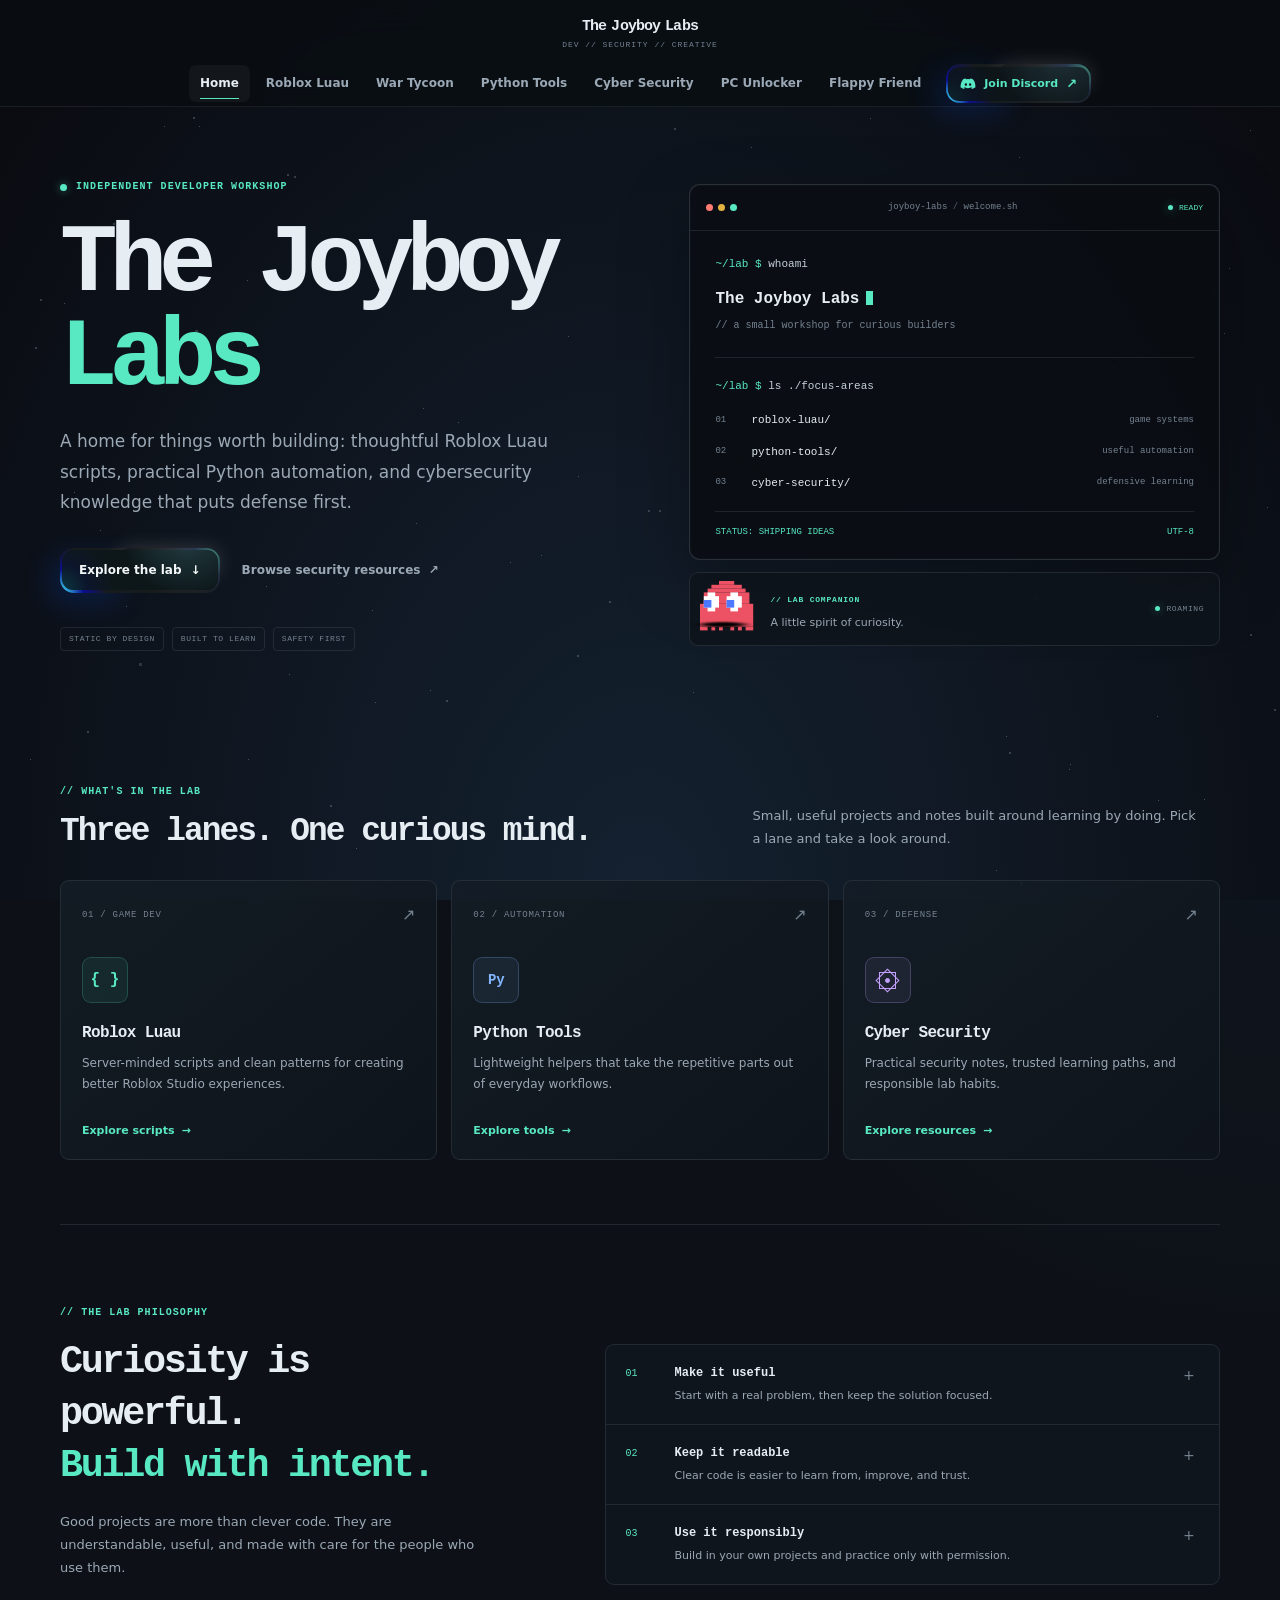
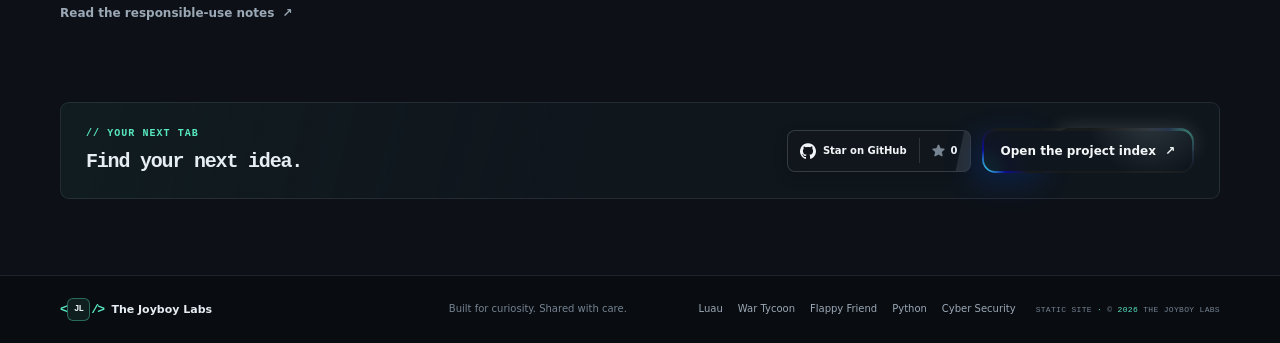
==== commit 1b04162a: "Add files via upload" ====
--- a/index.html
+++ b/index.html
@@ -39,6 +39,7 @@
         <a class="nav-link" href="python.html">Python Tools</a>
         <a class="nav-link" href="cyber.html">Cyber Security</a>
         <a class="nav-link" href="pc-unlocker.html">PC Unlocker</a>
+        <a class="nav-link" href="flappy-friend.html">Flappy Friend</a>
         <a class="discord-link button button-discord" href="https://discord.gg/joyboyhakari_16266" target="_blank" rel="noopener noreferrer">
           <span class="blob1" aria-hidden="true"></span><span class="blob2" aria-hidden="true"></span>
           <span class="inner"><svg aria-hidden="true" viewBox="0 0 24 24"><path d="M19.7 5.3a17.6 17.6 0 0 0-4.3-1.4l-.5 1a16.2 16.2 0 0 0-5.8 0l-.5-1a17.6 17.6 0 0 0-4.3 1.4C1.6 9.2.8 13 .8 16.8a17.8 17.8 0 0 0 5.3 2.7l1.1-1.8-1.7-.8.4-.3a12.6 12.6 0 0 0 12.2 0l.4.3-1.7.8 1.1 1.8a17.8 17.8 0 0 0 5.3-2.7c0-4.4-.8-8.1-3.5-11.5ZM8.8 14.7c-1 0-1.8-.9-1.8-2s.8-2 1.8-2 1.8.9 1.8 2-.8 2-1.8 2Zm6.4 0c-1 0-1.8-.9-1.8-2s.8-2 1.8-2 1.8.9 1.8 2-.8 2-1.8 2Z"/></svg><span>Join Discord</span><span class="external-mark" aria-hidden="true">↗</span></span>
@@ -178,7 +179,7 @@
     <div class="footer-shell">
       <a class="footer-brand" href="index.html"><span class="brand-mark" aria-hidden="true"><span class="brand-mark-bracket">&lt;</span><span class="brand-mark-core">JL</span><span class="brand-mark-bracket">/&gt;</span></span><span>The Joyboy Labs</span></a>
       <p>Built for curiosity. Shared with care.</p>
-      <div class="footer-links"><a href="roblox.html">Luau</a><a href="war-tycoon.html">War Tycoon</a><a href="python.html">Python</a><a href="cyber.html">Cyber Security</a></div>
+      <div class="footer-links"><a href="roblox.html">Luau</a><a href="war-tycoon.html">War Tycoon</a><a href="flappy-friend.html">Flappy Friend</a><a href="python.html">Python</a><a href="cyber.html">Cyber Security</a></div>
       <span class="footer-meta">STATIC SITE <span aria-hidden="true">·</span> © <span data-current-year>2026</span> THE JOYBOY LABS</span>
     </div>
   </footer>
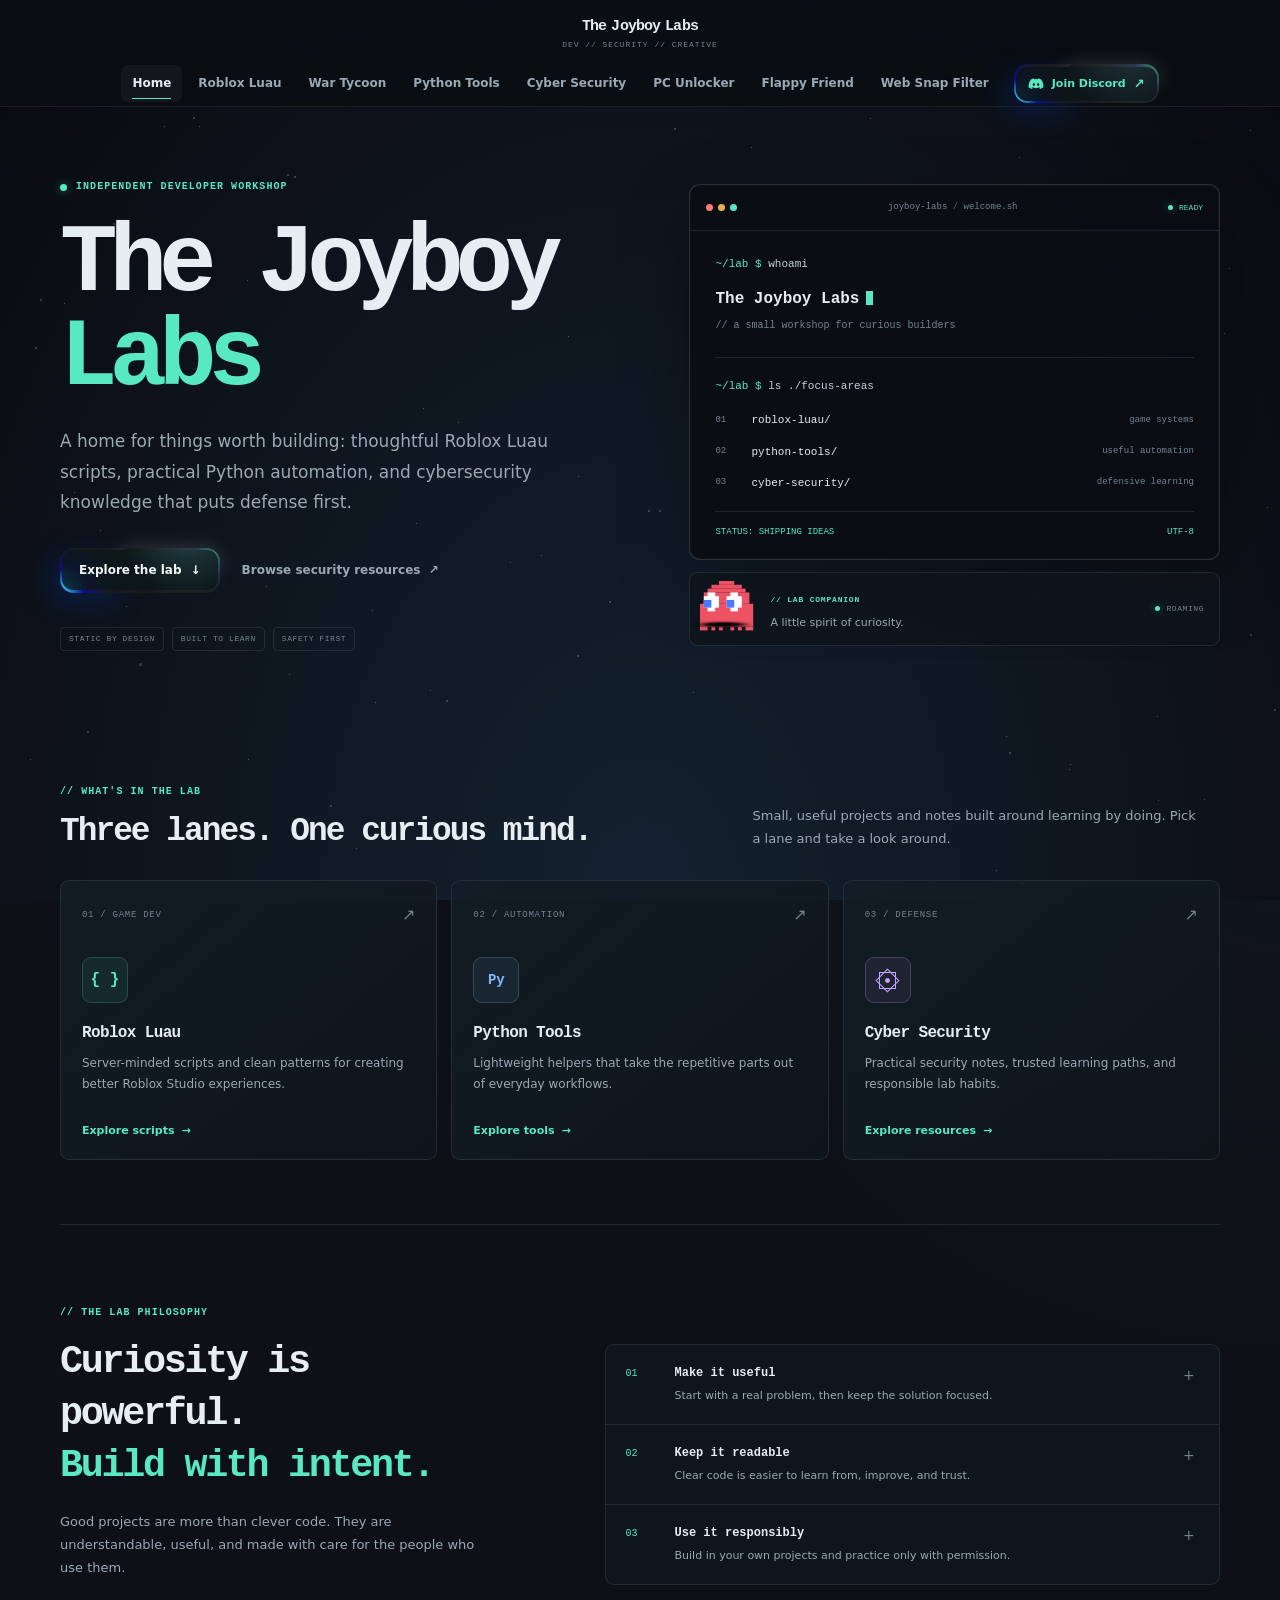
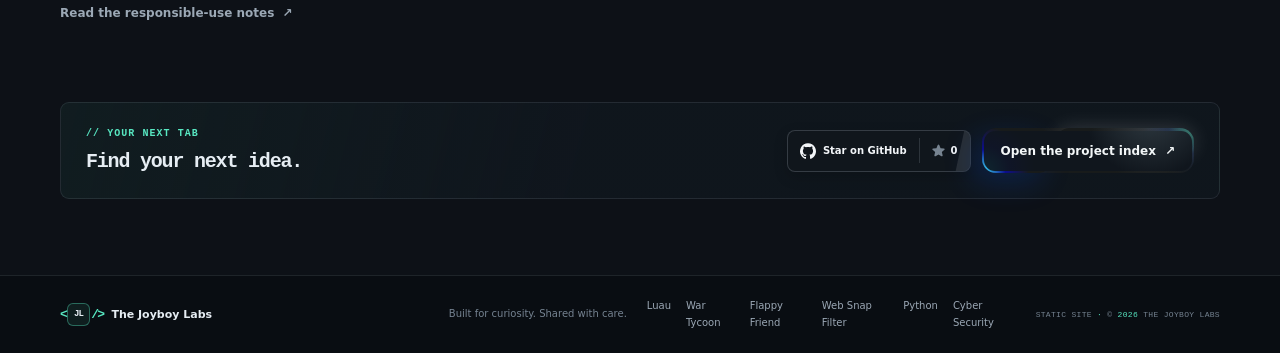
==== commit 5c352677: "Add files via upload" ====
--- a/index.html
+++ b/index.html
@@ -40,6 +40,7 @@
         <a class="nav-link" href="cyber.html">Cyber Security</a>
         <a class="nav-link" href="pc-unlocker.html">PC Unlocker</a>
         <a class="nav-link" href="flappy-friend.html">Flappy Friend</a>
+        <a class="nav-link" href="web-snap-filter.html">Web Snap Filter</a>
         <a class="discord-link button button-discord" href="https://discord.gg/joyboyhakari_16266" target="_blank" rel="noopener noreferrer">
           <span class="blob1" aria-hidden="true"></span><span class="blob2" aria-hidden="true"></span>
           <span class="inner"><svg aria-hidden="true" viewBox="0 0 24 24"><path d="M19.7 5.3a17.6 17.6 0 0 0-4.3-1.4l-.5 1a16.2 16.2 0 0 0-5.8 0l-.5-1a17.6 17.6 0 0 0-4.3 1.4C1.6 9.2.8 13 .8 16.8a17.8 17.8 0 0 0 5.3 2.7l1.1-1.8-1.7-.8.4-.3a12.6 12.6 0 0 0 12.2 0l.4.3-1.7.8 1.1 1.8a17.8 17.8 0 0 0 5.3-2.7c0-4.4-.8-8.1-3.5-11.5ZM8.8 14.7c-1 0-1.8-.9-1.8-2s.8-2 1.8-2 1.8.9 1.8 2-.8 2-1.8 2Zm6.4 0c-1 0-1.8-.9-1.8-2s.8-2 1.8-2 1.8.9 1.8 2-.8 2-1.8 2Z"/></svg><span>Join Discord</span><span class="external-mark" aria-hidden="true">↗</span></span>
@@ -179,7 +180,7 @@
     <div class="footer-shell">
       <a class="footer-brand" href="index.html"><span class="brand-mark" aria-hidden="true"><span class="brand-mark-bracket">&lt;</span><span class="brand-mark-core">JL</span><span class="brand-mark-bracket">/&gt;</span></span><span>The Joyboy Labs</span></a>
       <p>Built for curiosity. Shared with care.</p>
-      <div class="footer-links"><a href="roblox.html">Luau</a><a href="war-tycoon.html">War Tycoon</a><a href="flappy-friend.html">Flappy Friend</a><a href="python.html">Python</a><a href="cyber.html">Cyber Security</a></div>
+      <div class="footer-links"><a href="roblox.html">Luau</a><a href="war-tycoon.html">War Tycoon</a><a href="flappy-friend.html">Flappy Friend</a><a href="web-snap-filter.html">Web Snap Filter</a><a href="python.html">Python</a><a href="cyber.html">Cyber Security</a></div>
       <span class="footer-meta">STATIC SITE <span aria-hidden="true">·</span> © <span data-current-year>2026</span> THE JOYBOY LABS</span>
     </div>
   </footer>
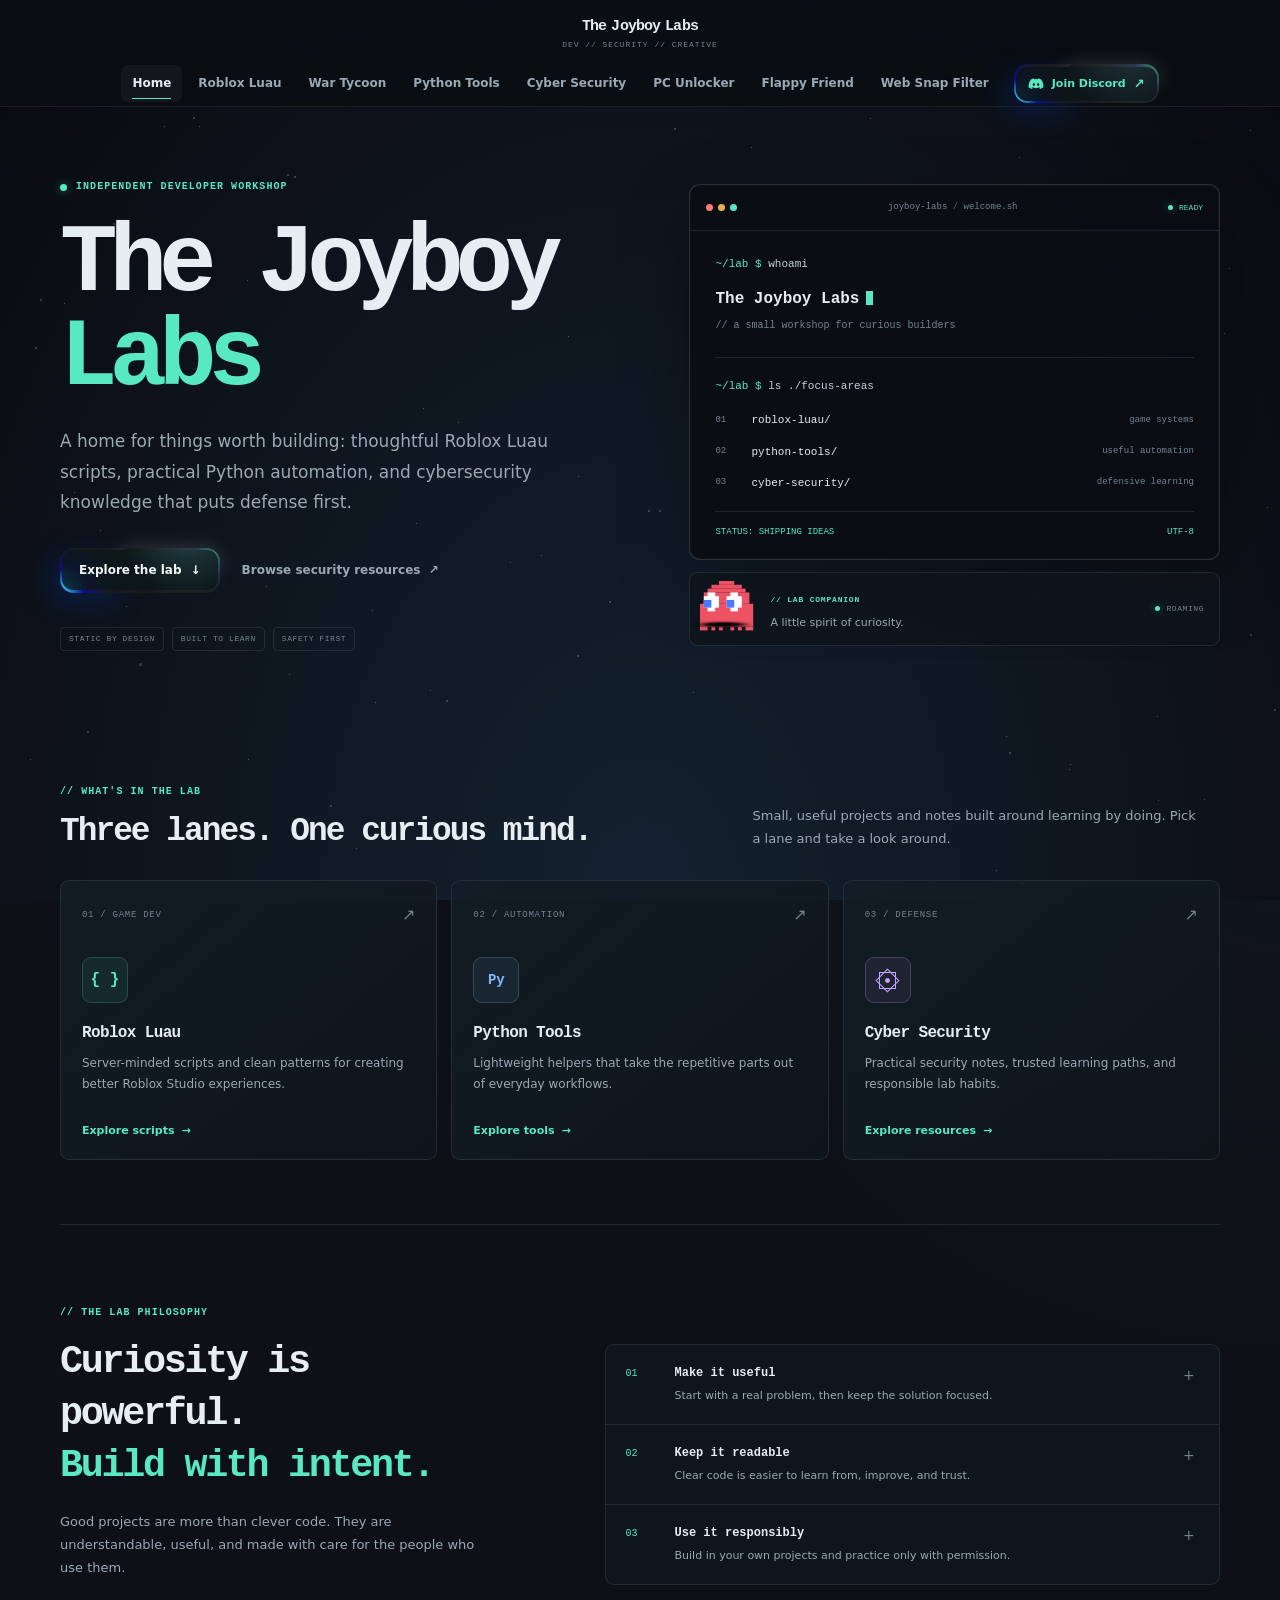
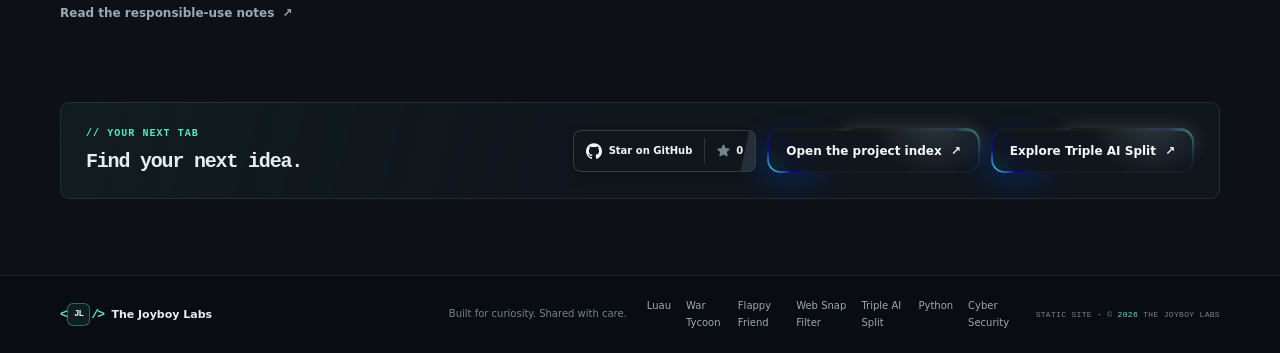
==== commit 1583bf27: "Add files via upload" ====
--- a/index.html
+++ b/index.html
@@ -172,6 +172,7 @@
           <span class="github-star-count"><svg aria-hidden="true" viewBox="0 0 24 24"><path d="M10.788 3.21c.448-1.077 1.976-1.077 2.424 0l2.082 5.006 5.404.434c1.164.093 1.636 1.545.749 2.305l-4.117 3.527 1.257 5.273c.271 1.136-.964 2.033-1.96 1.425L12 18.354 7.373 21.18c-.996.608-2.231-.29-1.96-1.425l1.257-5.273-4.117-3.527c-.887-.76-.415-2.212.749-2.305l5.404-.434 2.082-5.005Z"></path></svg><span data-github-stars>0</span></span>
         </a>
         <a class="button button-outline" href="roblox.html"><span class="blob1" aria-hidden="true"></span><span class="blob2" aria-hidden="true"></span><span class="inner"><span>Open the project index</span><span aria-hidden="true">↗</span></span></a>
+        <a class="button button-outline" href="triple-ai-split.html"><span class="blob1" aria-hidden="true"></span><span class="blob2" aria-hidden="true"></span><span class="inner"><span>Explore Triple AI Split</span><span aria-hidden="true">↗</span></span></a>
       </div>
     </section>
   </main>
@@ -180,7 +181,7 @@
     <div class="footer-shell">
       <a class="footer-brand" href="index.html"><span class="brand-mark" aria-hidden="true"><span class="brand-mark-bracket">&lt;</span><span class="brand-mark-core">JL</span><span class="brand-mark-bracket">/&gt;</span></span><span>The Joyboy Labs</span></a>
       <p>Built for curiosity. Shared with care.</p>
-      <div class="footer-links"><a href="roblox.html">Luau</a><a href="war-tycoon.html">War Tycoon</a><a href="flappy-friend.html">Flappy Friend</a><a href="web-snap-filter.html">Web Snap Filter</a><a href="python.html">Python</a><a href="cyber.html">Cyber Security</a></div>
+      <div class="footer-links"><a href="roblox.html">Luau</a><a href="war-tycoon.html">War Tycoon</a><a href="flappy-friend.html">Flappy Friend</a><a href="web-snap-filter.html">Web Snap Filter</a><a href="triple-ai-split.html">Triple AI Split</a><a href="python.html">Python</a><a href="cyber.html">Cyber Security</a></div>
       <span class="footer-meta">STATIC SITE <span aria-hidden="true">·</span> © <span data-current-year>2026</span> THE JOYBOY LABS</span>
     </div>
   </footer>
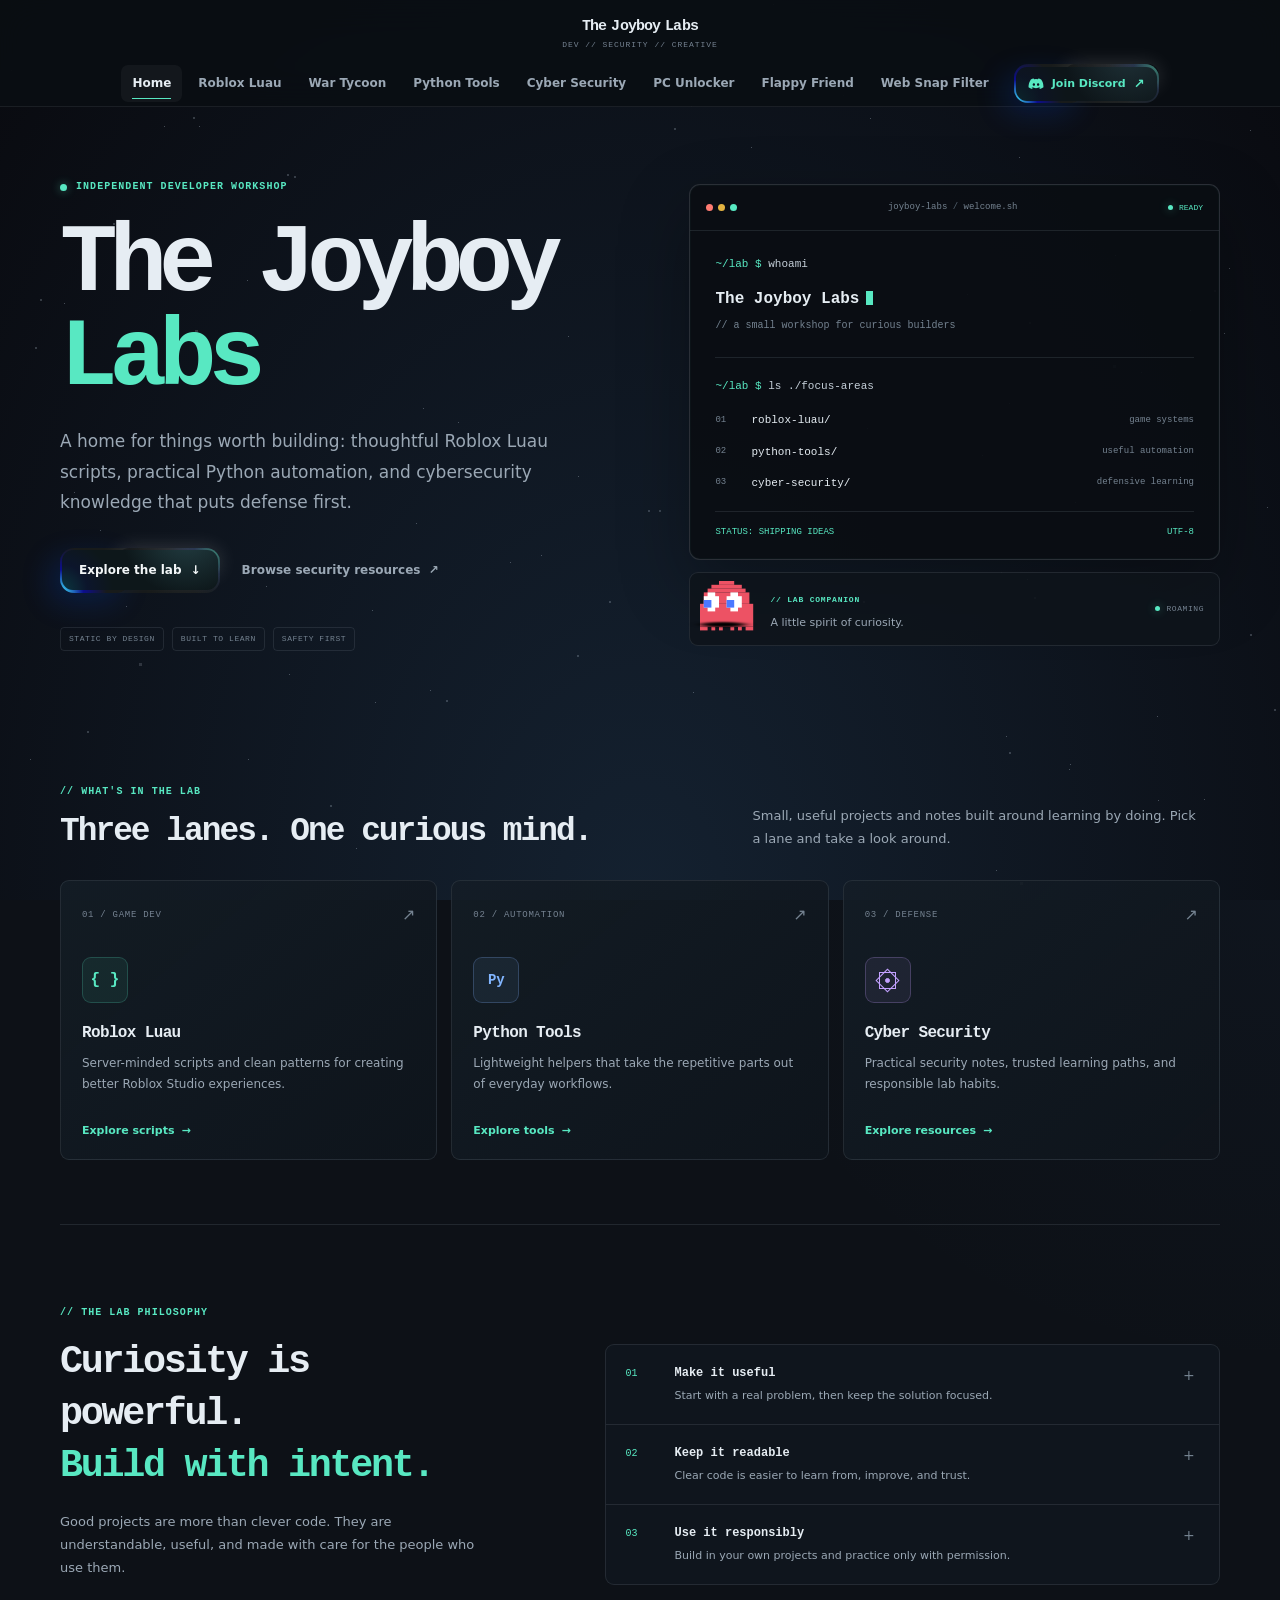
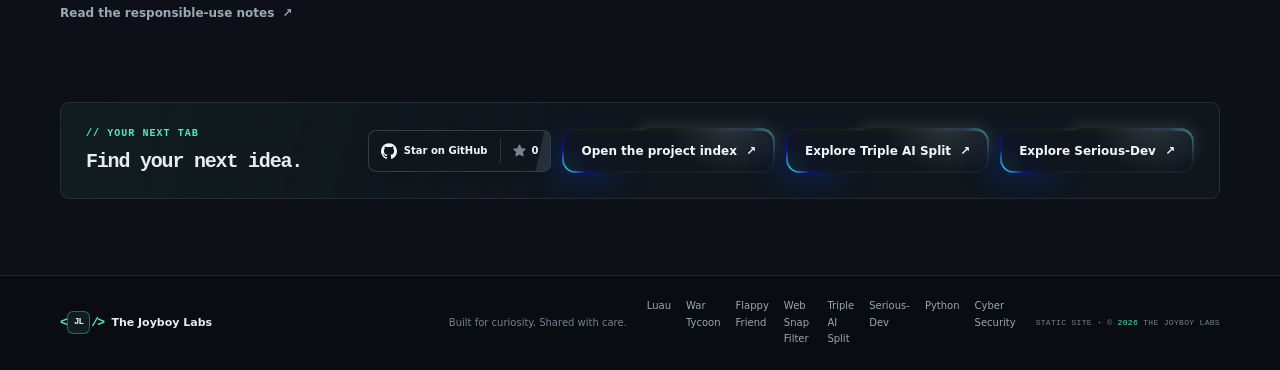
==== commit d24b5c57: "Add files via upload" ====
--- a/index.html
+++ b/index.html
@@ -173,6 +173,7 @@
         </a>
         <a class="button button-outline" href="roblox.html"><span class="blob1" aria-hidden="true"></span><span class="blob2" aria-hidden="true"></span><span class="inner"><span>Open the project index</span><span aria-hidden="true">↗</span></span></a>
         <a class="button button-outline" href="triple-ai-split.html"><span class="blob1" aria-hidden="true"></span><span class="blob2" aria-hidden="true"></span><span class="inner"><span>Explore Triple AI Split</span><span aria-hidden="true">↗</span></span></a>
+        <a class="button button-outline" href="serious-dev.html"><span class="blob1" aria-hidden="true"></span><span class="blob2" aria-hidden="true"></span><span class="inner"><span>Explore Serious-Dev</span><span aria-hidden="true">↗</span></span></a>
       </div>
     </section>
   </main>
@@ -181,7 +182,7 @@
     <div class="footer-shell">
       <a class="footer-brand" href="index.html"><span class="brand-mark" aria-hidden="true"><span class="brand-mark-bracket">&lt;</span><span class="brand-mark-core">JL</span><span class="brand-mark-bracket">/&gt;</span></span><span>The Joyboy Labs</span></a>
       <p>Built for curiosity. Shared with care.</p>
-      <div class="footer-links"><a href="roblox.html">Luau</a><a href="war-tycoon.html">War Tycoon</a><a href="flappy-friend.html">Flappy Friend</a><a href="web-snap-filter.html">Web Snap Filter</a><a href="triple-ai-split.html">Triple AI Split</a><a href="python.html">Python</a><a href="cyber.html">Cyber Security</a></div>
+      <div class="footer-links"><a href="roblox.html">Luau</a><a href="war-tycoon.html">War Tycoon</a><a href="flappy-friend.html">Flappy Friend</a><a href="web-snap-filter.html">Web Snap Filter</a><a href="triple-ai-split.html">Triple AI Split</a><a href="serious-dev.html">Serious-Dev</a><a href="python.html">Python</a><a href="cyber.html">Cyber Security</a></div>
       <span class="footer-meta">STATIC SITE <span aria-hidden="true">·</span> © <span data-current-year>2026</span> THE JOYBOY LABS</span>
     </div>
   </footer>
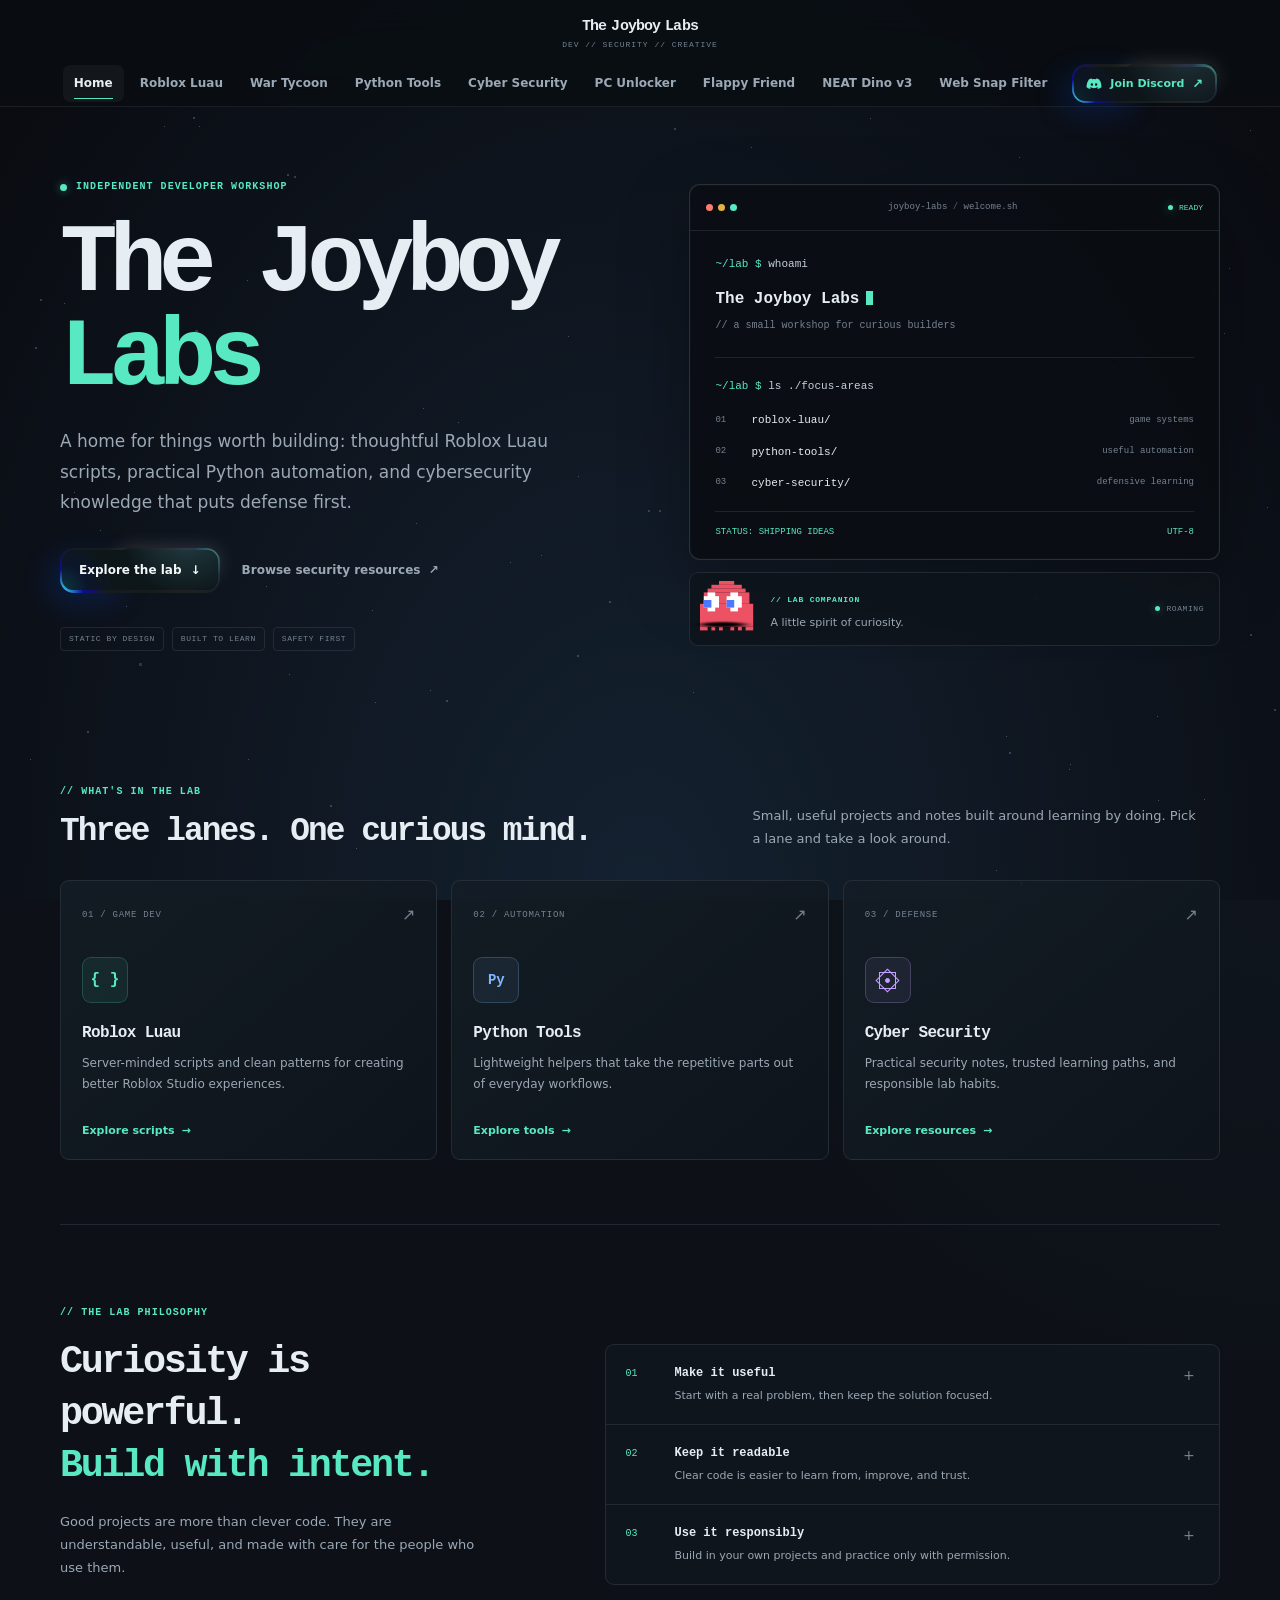
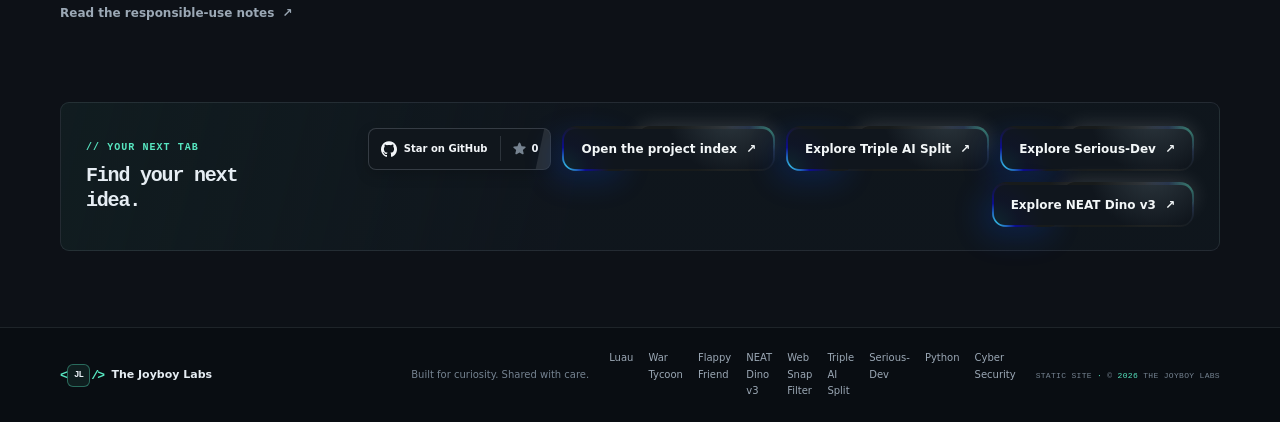
==== commit 68e256f1: "Add files via upload" ====
--- a/index.html
+++ b/index.html
@@ -40,6 +40,7 @@
         <a class="nav-link" href="cyber.html">Cyber Security</a>
         <a class="nav-link" href="pc-unlocker.html">PC Unlocker</a>
         <a class="nav-link" href="flappy-friend.html">Flappy Friend</a>
+        <a class="nav-link" href="neat-dino.html">NEAT Dino v3</a>
         <a class="nav-link" href="web-snap-filter.html">Web Snap Filter</a>
         <a class="discord-link button button-discord" href="https://discord.gg/joyboyhakari_16266" target="_blank" rel="noopener noreferrer">
           <span class="blob1" aria-hidden="true"></span><span class="blob2" aria-hidden="true"></span>
@@ -174,6 +175,7 @@
         <a class="button button-outline" href="roblox.html"><span class="blob1" aria-hidden="true"></span><span class="blob2" aria-hidden="true"></span><span class="inner"><span>Open the project index</span><span aria-hidden="true">↗</span></span></a>
         <a class="button button-outline" href="triple-ai-split.html"><span class="blob1" aria-hidden="true"></span><span class="blob2" aria-hidden="true"></span><span class="inner"><span>Explore Triple AI Split</span><span aria-hidden="true">↗</span></span></a>
         <a class="button button-outline" href="serious-dev.html"><span class="blob1" aria-hidden="true"></span><span class="blob2" aria-hidden="true"></span><span class="inner"><span>Explore Serious-Dev</span><span aria-hidden="true">↗</span></span></a>
+        <a class="button button-outline" href="neat-dino.html"><span class="blob1" aria-hidden="true"></span><span class="blob2" aria-hidden="true"></span><span class="inner"><span>Explore NEAT Dino v3</span><span aria-hidden="true">↗</span></span></a>
       </div>
     </section>
   </main>
@@ -182,7 +184,7 @@
     <div class="footer-shell">
       <a class="footer-brand" href="index.html"><span class="brand-mark" aria-hidden="true"><span class="brand-mark-bracket">&lt;</span><span class="brand-mark-core">JL</span><span class="brand-mark-bracket">/&gt;</span></span><span>The Joyboy Labs</span></a>
       <p>Built for curiosity. Shared with care.</p>
-      <div class="footer-links"><a href="roblox.html">Luau</a><a href="war-tycoon.html">War Tycoon</a><a href="flappy-friend.html">Flappy Friend</a><a href="web-snap-filter.html">Web Snap Filter</a><a href="triple-ai-split.html">Triple AI Split</a><a href="serious-dev.html">Serious-Dev</a><a href="python.html">Python</a><a href="cyber.html">Cyber Security</a></div>
+      <div class="footer-links"><a href="roblox.html">Luau</a><a href="war-tycoon.html">War Tycoon</a><a href="flappy-friend.html">Flappy Friend</a><a href="neat-dino.html">NEAT Dino v3</a><a href="web-snap-filter.html">Web Snap Filter</a><a href="triple-ai-split.html">Triple AI Split</a><a href="serious-dev.html">Serious-Dev</a><a href="python.html">Python</a><a href="cyber.html">Cyber Security</a></div>
       <span class="footer-meta">STATIC SITE <span aria-hidden="true">·</span> © <span data-current-year>2026</span> THE JOYBOY LABS</span>
     </div>
   </footer>
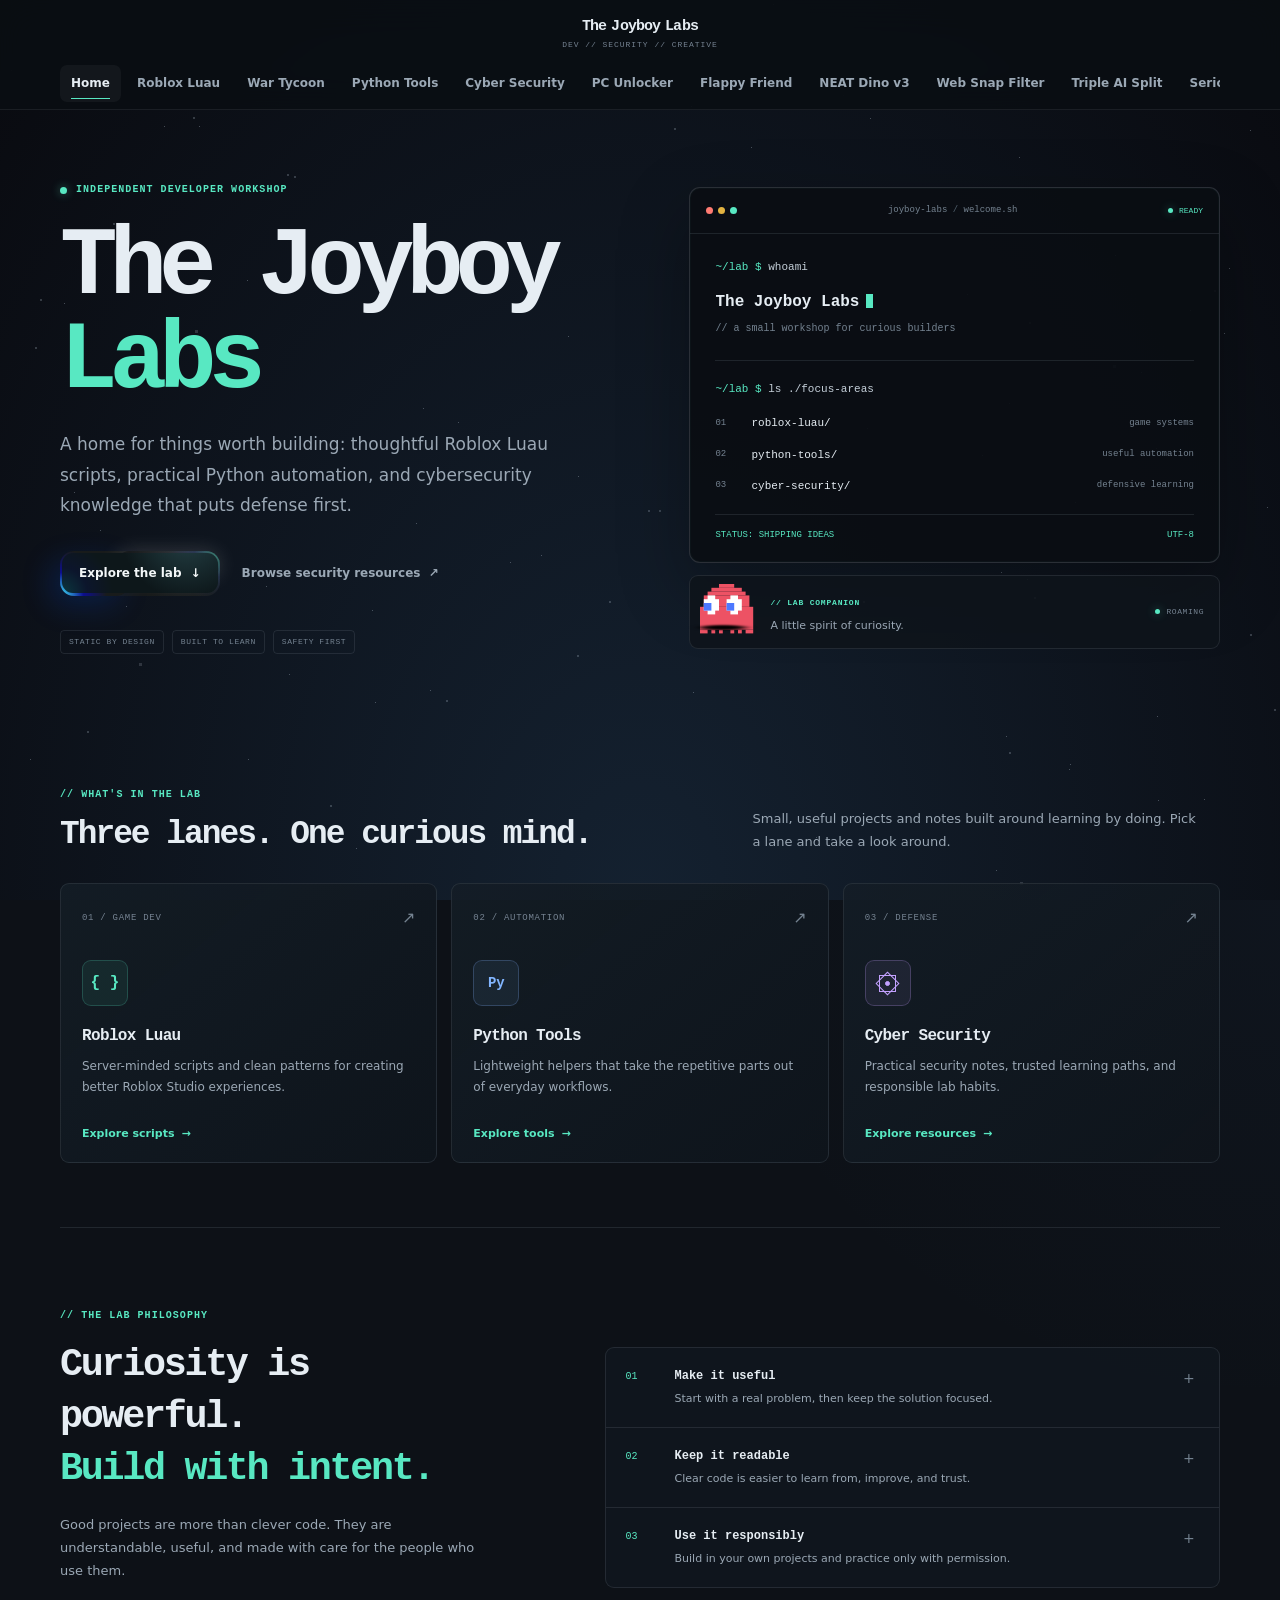
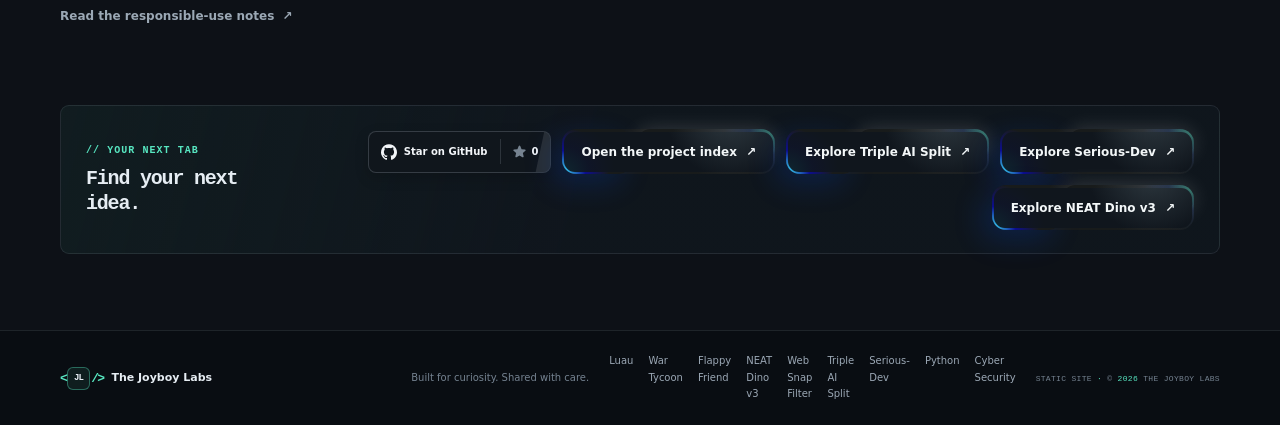
==== commit 6b2f4289: "Add files via upload" ====
--- a/index.html
+++ b/index.html
@@ -7,6 +7,51 @@
   <meta name="description" content="The Joyboy Labs is a focused home for Roblox Luau scripts, practical Python tools, and responsible cybersecurity learning.">
   <title>The Joyboy Labs — Build, learn, explore</title>
   <link rel="stylesheet" href="css/style.css">
+  <style>
+    .nav-shell {
+      grid-template-columns: minmax(0, 1fr);
+      grid-template-rows: 55px 48px;
+    }
+    .primary-nav {
+      width: 100%;
+      max-width: 100%;
+      min-width: 0;
+      overflow-x: auto;
+      overflow-y: hidden;
+      white-space: nowrap;
+      scroll-behavior: smooth;
+      -webkit-overflow-scrolling: touch;
+      scrollbar-width: thin;
+      scrollbar-color: rgba(88, 232, 194, 0.28) transparent;
+      padding-bottom: 3px;
+    }
+    .primary-nav > :first-child { margin-left: auto; }
+    .primary-nav > :last-child { margin-right: auto; }
+    .primary-nav::-webkit-scrollbar { height: 3px; }
+    .primary-nav::-webkit-scrollbar-track { background: transparent; }
+    .primary-nav::-webkit-scrollbar-thumb {
+      background: rgba(139, 148, 158, 0.26);
+      border-radius: 999px;
+    }
+    .primary-nav:hover::-webkit-scrollbar-thumb {
+      background: rgba(88, 232, 194, 0.55);
+    }
+    .nav-link {
+      flex: 0 0 auto;
+      white-space: nowrap;
+    }
+    @media (max-width: 960px) {
+      .nav-shell { grid-template-rows: auto; }
+      .primary-nav {
+        overflow-x: visible;
+        overflow-y: auto;
+        max-height: calc(100vh - 76px);
+        white-space: normal;
+      }
+      .primary-nav > :first-child,
+      .primary-nav > :last-child { margin-inline: 0; }
+    }
+  </style>
   <script src="js/main.js" defer></script>
 </head>
 <body>
@@ -42,6 +87,8 @@
         <a class="nav-link" href="flappy-friend.html">Flappy Friend</a>
         <a class="nav-link" href="neat-dino.html">NEAT Dino v3</a>
         <a class="nav-link" href="web-snap-filter.html">Web Snap Filter</a>
+        <a class="nav-link" href="triple-ai-split.html">Triple AI Split</a>
+        <a class="nav-link" href="serious-dev.html">Serious-Dev</a>
         <a class="discord-link button button-discord" href="https://discord.gg/joyboyhakari_16266" target="_blank" rel="noopener noreferrer">
           <span class="blob1" aria-hidden="true"></span><span class="blob2" aria-hidden="true"></span>
           <span class="inner"><svg aria-hidden="true" viewBox="0 0 24 24"><path d="M19.7 5.3a17.6 17.6 0 0 0-4.3-1.4l-.5 1a16.2 16.2 0 0 0-5.8 0l-.5-1a17.6 17.6 0 0 0-4.3 1.4C1.6 9.2.8 13 .8 16.8a17.8 17.8 0 0 0 5.3 2.7l1.1-1.8-1.7-.8.4-.3a12.6 12.6 0 0 0 12.2 0l.4.3-1.7.8 1.1 1.8a17.8 17.8 0 0 0 5.3-2.7c0-4.4-.8-8.1-3.5-11.5ZM8.8 14.7c-1 0-1.8-.9-1.8-2s.8-2 1.8-2 1.8.9 1.8 2-.8 2-1.8 2Zm6.4 0c-1 0-1.8-.9-1.8-2s.8-2 1.8-2 1.8.9 1.8 2-.8 2-1.8 2Z"/></svg><span>Join Discord</span><span class="external-mark" aria-hidden="true">↗</span></span>
@@ -188,5 +235,18 @@
       <span class="footer-meta">STATIC SITE <span aria-hidden="true">·</span> © <span data-current-year>2026</span> THE JOYBOY LABS</span>
     </div>
   </footer>
+  <script>
+    (() => {
+      const nav = document.getElementById("primary-navigation");
+      if (!nav) return;
+      nav.addEventListener("wheel", (e) => {
+        if (window.innerWidth <= 960 || nav.scrollWidth <= nav.clientWidth) return;
+        if (Math.abs(e.deltaY) > Math.abs(e.deltaX)) {
+          e.preventDefault();
+          nav.scrollLeft += e.deltaY;
+        }
+      }, { passive: false });
+    })();
+  </script>
 </body>
 </html>
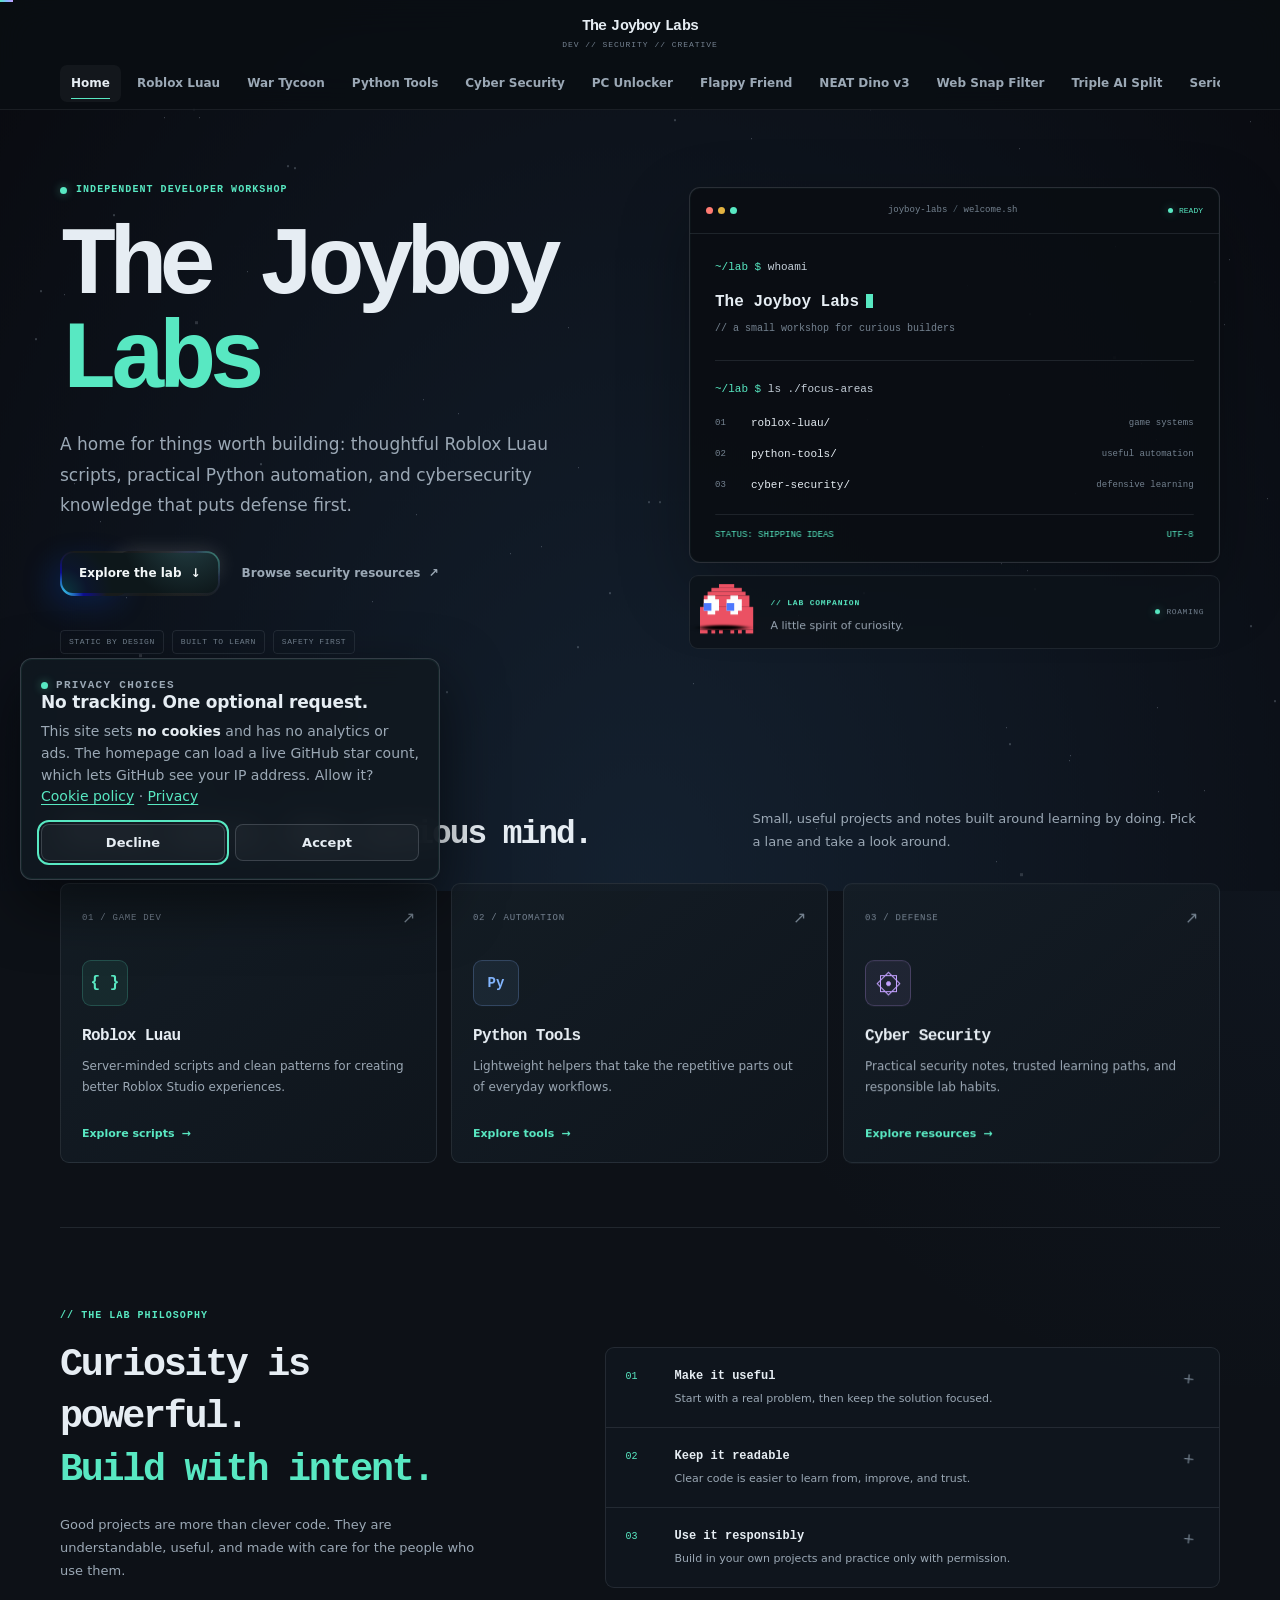
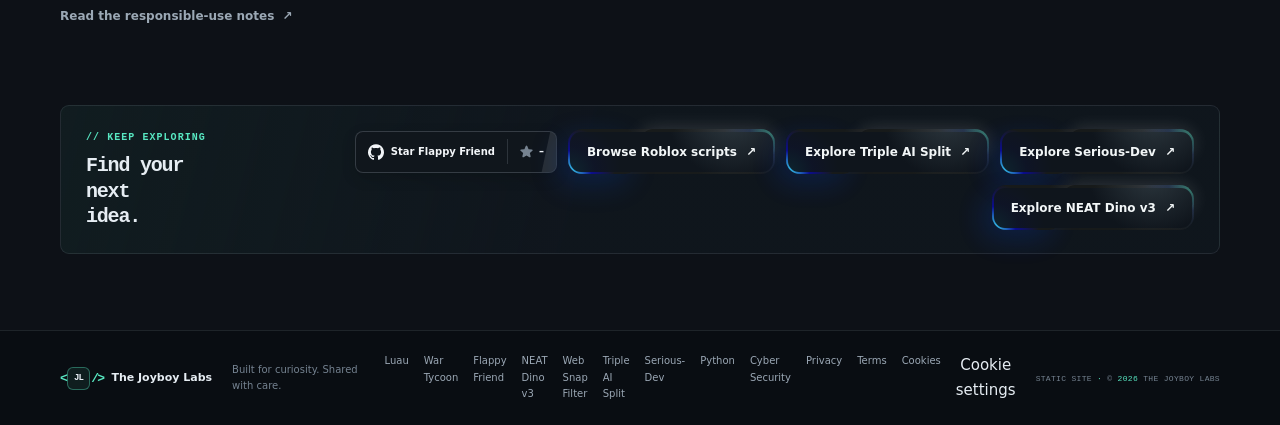
==== commit e978504c: "Add files via upload" ====
--- a/index.html
+++ b/index.html
@@ -6,7 +6,9 @@
   <meta name="theme-color" content="#0d1117">
   <meta name="description" content="The Joyboy Labs is a focused home for Roblox Luau scripts, practical Python tools, and responsible cybersecurity learning.">
   <title>The Joyboy Labs — Build, learn, explore</title>
+  <script>if(!matchMedia("(prefers-reduced-motion: reduce)").matches)document.documentElement.classList.add("js-motion")</script>
   <link rel="stylesheet" href="css/style.css">
+  <link rel="stylesheet" href="css/motion.css">
   <style>
     .nav-shell {
       grid-template-columns: minmax(0, 1fr);
@@ -53,6 +55,12 @@
     }
   </style>
   <script src="js/main.js" defer></script>
+  <script src="vendor/gsap.min.js" defer></script>
+  <script src="vendor/ScrollTrigger.min.js" defer></script>
+  <script src="vendor/SplitText.min.js" defer></script>
+  <script src="vendor/lenis.min.js" defer></script>
+  <script src="js/motion.js" defer></script>
+  <link rel="stylesheet" href="css/consent.css">
 </head>
 <body>
   <div class="site-starfield" aria-hidden="true">
@@ -207,19 +215,19 @@
 
     <section class="closing-cta container" aria-labelledby="closing-title">
       <div>
-        <p class="eyebrow">// YOUR NEXT TAB</p>
+        <p class="eyebrow">// KEEP EXPLORING</p>
         <h2 id="closing-title">Find your next idea.</h2>
       </div>
       <div class="closing-actions">
-        <a class="github-star-button" href="https://github.com/ujjal-saha/Flappy_Friend-v0001" target="_blank" rel="noopener noreferrer" aria-label="Star The Joyboy Labs repository on GitHub">
+        <a class="github-star-button" href="https://github.com/ujjal-saha/Flappy_Friend-v0001" target="_blank" rel="noopener noreferrer" aria-label="Star Flappy Friend on GitHub">
           <span class="github-sheen" aria-hidden="true"></span>
           <span class="github-star-main">
             <svg aria-hidden="true" viewBox="0 0 438.549 438.549"><path d="M409.132 114.573c-19.608-33.596-46.205-60.194-79.798-79.8-33.598-19.607-70.277-29.408-110.063-29.408-39.781 0-76.472 9.804-110.063 29.408-33.596 19.605-60.192 46.204-79.8 79.8C9.803 148.168 0 184.854 0 224.63c0 47.78 13.94 90.745 41.827 128.906 27.884 38.164 63.906 64.572 108.063 79.227 5.14.954 8.945.283 11.419-1.996 2.475-2.282 3.711-5.14 3.711-8.562 0-.571-.049-5.708-.144-15.417a2549.81 2549.81 0 01-.144-25.406l-6.567 1.136c-4.187.767-9.469 1.092-15.846 1-6.374-.089-12.991-.757-19.842-1.999-6.854-1.231-13.229-4.086-19.13-8.559-5.898-4.473-10.085-10.328-12.56-17.556l-2.855-6.57c-1.903-4.374-4.899-9.233-8.992-14.559-4.093-5.331-8.232-8.945-12.419-10.848l-1.999-1.431c-1.332-.951-2.568-2.098-3.711-3.429-1.142-1.331-1.997-2.663-2.568-3.997-.572-1.335-.098-2.43 1.427-3.289 1.525-.859 4.281-1.276 8.28-1.276l5.708.853c3.807.763 8.516 3.042 14.133 6.851 5.614 3.806 10.229 8.754 13.846 14.842 4.38 7.806 9.657 13.754 15.846 17.847 6.184 4.093 12.419 6.136 18.699 6.136 6.28 0 11.704-.476 16.274-1.423 4.565-.952 8.848-2.383 12.847-4.285 1.713-12.758 6.377-22.559 13.988-29.41-10.848-1.14-20.601-2.857-29.264-5.14-8.658-2.286-17.605-5.996-26.835-11.14-9.235-5.137-16.896-11.516-22.985-19.126-6.09-7.614-11.088-17.61-14.987-29.979-3.901-12.374-5.852-26.648-5.852-42.826 0-23.035 7.52-42.637 22.557-58.817-7.044-17.318-6.379-36.732 1.997-58.24 5.52-1.715 13.706-.428 24.554 3.853 10.85 4.283 18.794 7.952 23.84 10.994 5.046 3.041 9.089 5.618 12.135 7.708 17.705-4.947 35.976-7.421 54.818-7.421s37.117 2.474 54.823 7.421l10.849-6.849c7.419-4.57 16.18-8.758 26.262-12.565 10.088-3.805 17.802-4.853 23.134-3.138 8.562 21.509 9.325 40.922 2.279 58.24 15.036 16.18 22.559 35.787 22.559 58.817 0 16.178-1.958 30.497-5.853 42.966-3.9 12.471-8.941 22.457-15.125 29.979-6.191 7.521-13.901 13.85-23.131 18.986-9.232 5.14-18.182 8.85-26.84 11.136-8.662 2.286-18.415 4.004-29.263 5.146 9.894 8.562 14.842 22.077 14.842 40.539v60.237c0 3.422 1.19 6.279 3.572 8.562 2.379 2.279 6.136 2.95 11.276 1.995 44.163-14.653 80.185-41.062 108.068-79.226 27.88-38.161 41.825-81.126 41.825-128.906-.01-39.771-9.818-76.454-29.414-110.049z"></path></svg>
-            <span>Star on GitHub</span>
+            <span>Star Flappy Friend</span>
           </span>
           <span class="github-star-count"><svg aria-hidden="true" viewBox="0 0 24 24"><path d="M10.788 3.21c.448-1.077 1.976-1.077 2.424 0l2.082 5.006 5.404.434c1.164.093 1.636 1.545.749 2.305l-4.117 3.527 1.257 5.273c.271 1.136-.964 2.033-1.96 1.425L12 18.354 7.373 21.18c-.996.608-2.231-.29-1.96-1.425l1.257-5.273-4.117-3.527c-.887-.76-.415-2.212.749-2.305l5.404-.434 2.082-5.005Z"></path></svg><span data-github-stars>0</span></span>
         </a>
-        <a class="button button-outline" href="roblox.html"><span class="blob1" aria-hidden="true"></span><span class="blob2" aria-hidden="true"></span><span class="inner"><span>Open the project index</span><span aria-hidden="true">↗</span></span></a>
+        <a class="button button-outline" href="roblox.html"><span class="blob1" aria-hidden="true"></span><span class="blob2" aria-hidden="true"></span><span class="inner"><span>Browse Roblox scripts</span><span aria-hidden="true">↗</span></span></a>
         <a class="button button-outline" href="triple-ai-split.html"><span class="blob1" aria-hidden="true"></span><span class="blob2" aria-hidden="true"></span><span class="inner"><span>Explore Triple AI Split</span><span aria-hidden="true">↗</span></span></a>
         <a class="button button-outline" href="serious-dev.html"><span class="blob1" aria-hidden="true"></span><span class="blob2" aria-hidden="true"></span><span class="inner"><span>Explore Serious-Dev</span><span aria-hidden="true">↗</span></span></a>
         <a class="button button-outline" href="neat-dino.html"><span class="blob1" aria-hidden="true"></span><span class="blob2" aria-hidden="true"></span><span class="inner"><span>Explore NEAT Dino v3</span><span aria-hidden="true">↗</span></span></a>
@@ -231,7 +239,7 @@
     <div class="footer-shell">
       <a class="footer-brand" href="index.html"><span class="brand-mark" aria-hidden="true"><span class="brand-mark-bracket">&lt;</span><span class="brand-mark-core">JL</span><span class="brand-mark-bracket">/&gt;</span></span><span>The Joyboy Labs</span></a>
       <p>Built for curiosity. Shared with care.</p>
-      <div class="footer-links"><a href="roblox.html">Luau</a><a href="war-tycoon.html">War Tycoon</a><a href="flappy-friend.html">Flappy Friend</a><a href="neat-dino.html">NEAT Dino v3</a><a href="web-snap-filter.html">Web Snap Filter</a><a href="triple-ai-split.html">Triple AI Split</a><a href="serious-dev.html">Serious-Dev</a><a href="python.html">Python</a><a href="cyber.html">Cyber Security</a></div>
+      <div class="footer-links"><a href="roblox.html">Luau</a><a href="war-tycoon.html">War Tycoon</a><a href="flappy-friend.html">Flappy Friend</a><a href="neat-dino.html">NEAT Dino v3</a><a href="web-snap-filter.html">Web Snap Filter</a><a href="triple-ai-split.html">Triple AI Split</a><a href="serious-dev.html">Serious-Dev</a><a href="python.html">Python</a><a href="cyber.html">Cyber Security</a><a href="privacy.html">Privacy</a><a href="terms.html">Terms</a><a href="cookies.html">Cookies</a></div>
       <span class="footer-meta">STATIC SITE <span aria-hidden="true">·</span> © <span data-current-year>2026</span> THE JOYBOY LABS</span>
     </div>
   </footer>
@@ -248,5 +256,6 @@
       }, { passive: false });
     })();
   </script>
+  <script src="js/consent.js" defer></script>
 </body>
 </html>
--- a/css/motion.css
+++ b/css/motion.css
@@ -0,0 +1,40 @@
+/* Motion layer: GSAP + Lenis. Everything here is inert when .js-motion is absent
+   (reduced-motion users, or JS failed), so the site stays fully usable. */
+
+/* Lenis needs native smooth-scroll off */
+html.lenis, html.lenis body { height: auto; }
+.lenis.lenis-smooth { scroll-behavior: auto !important; }
+.lenis.lenis-stopped { overflow: hidden; }
+
+/* Hide split targets until GSAP has built them (no flash, no jump) */
+.js-motion .home-hero h1 { animation: none; visibility: hidden; }
+.js-motion .section-heading h2,
+.js-motion .lab-note-copy h2,
+.js-motion .closing-cta h2 { visibility: hidden; }
+.split-line { overflow: hidden; padding-bottom: .08em; margin-bottom: -.08em; }
+
+/* Cursor spotlight on cards: follows the pointer via --mx / --my */
+.js-motion .focus-card, .js-motion .principle-row { position: relative; isolation: isolate; }
+.js-motion .focus-card::after {
+  content: ""; position: absolute; inset: 0; z-index: -1; pointer-events: none;
+  border-radius: inherit; opacity: 0; transition: opacity .35s ease;
+  background: radial-gradient(360px circle at var(--mx, 50%) var(--my, 50%),
+              rgba(88, 232, 194, .10), transparent 65%);
+}
+.js-motion .focus-card:hover::after { opacity: 1; }
+
+/* Hero console: lines are revealed by GSAP */
+.js-motion .console-body > * { will-change: transform, opacity; }
+
+@media (prefers-reduced-motion: reduce) {
+  .js-motion .home-hero h1,
+  .js-motion .section-heading h2,
+  .js-motion .lab-note-copy h2,
+  .js-motion .closing-cta h2 { visibility: visible; }
+}
+
+/* Progress bar + page curtain */
+.scroll-progress { position: fixed; z-index: 999; top: 0; left: 0; right: 0; height: 2px; transform: scaleX(0); transform-origin: 0 50%;
+  background: linear-gradient(90deg, var(--accent, #58e8c2), var(--accent-blue, #82b6ff), var(--accent-violet, #c3a1ff)); pointer-events: none; }
+.page-curtain { position: fixed; z-index: 998; inset: 0; background: var(--bg-deep, #090d12); pointer-events: none; visibility: hidden; }
+.js-motion .focus-card { transform-style: preserve-3d; }
--- a/css/consent.css
+++ b/css/consent.css
@@ -0,0 +1,33 @@
+.consent {
+  position: fixed; z-index: 1000; left: 20px; bottom: 20px; width: min(420px, calc(100vw - 40px));
+  padding: 20px 20px 18px; border: 1px solid var(--border-strong, rgba(139,148,158,.3)); border-radius: 12px;
+  background: rgba(17, 24, 32, .92); -webkit-backdrop-filter: blur(14px); backdrop-filter: blur(14px);
+  box-shadow: 0 24px 60px rgba(0,0,0,.55), 0 0 0 1px rgba(88,232,194,.06) inset;
+  color: var(--text, #e6edf3); font: 14px/1.55 var(--font-sans, system-ui, sans-serif);
+  opacity: 0; transform: translateY(24px) scale(.98); pointer-events: none;
+  transition: opacity .5s cubic-bezier(.16,1,.3,1), transform .6s cubic-bezier(.16,1,.3,1);
+}
+.consent.is-visible { opacity: 1; transform: none; pointer-events: auto; }
+.consent-eyebrow { display: flex; align-items: center; gap: 8px; margin: 0 0 8px; color: var(--accent, #58e8c2);
+  font: 600 11px var(--font-mono, monospace); letter-spacing: .12em; }
+.consent h2 { margin: 0 0 8px; font-size: 17px; line-height: 1.3; letter-spacing: -.01em; }
+.consent p { margin: 0; color: var(--muted, #9ba8b5); }
+.consent p strong { color: var(--text, #e6edf3); font-weight: 600; }
+.consent a { color: var(--accent, #58e8c2); text-decoration: underline; text-underline-offset: 3px; white-space: nowrap; }
+.consent-actions { display: flex; gap: 10px; margin-top: 16px; }
+/* Equal visual weight on purpose: declining must be as easy as accepting */
+.consent-btn { flex: 1; padding: 10px 14px; border: 1px solid var(--border-strong, rgba(139,148,158,.3)); border-radius: 8px;
+  background: rgba(255,255,255,.03); color: var(--text, #e6edf3); font: 600 13px var(--font-sans, system-ui, sans-serif);
+  cursor: pointer; transition: border-color .2s, background .2s, transform .2s; }
+.consent-btn:hover { border-color: var(--accent, #58e8c2); background: rgba(88,232,194,.08); transform: translateY(-1px); }
+.consent-btn:focus-visible, .footer-consent-link:focus-visible, .footer-legal button:focus-visible { outline: 2px solid var(--accent, #58e8c2); outline-offset: 2px; }
+@media (max-width: 520px) { .consent { left: 12px; right: 12px; bottom: 12px; width: auto; } }
+@media (prefers-reduced-motion: reduce) { .consent { transition: opacity .2s; transform: none; } }
+
+.footer-consent-link, .footer-legal button { background: none; border: 0; padding: 0; color: inherit; font: inherit; cursor: pointer; }
+.footer-consent-link:hover, .footer-legal button:hover { color: var(--accent, #58e8c2); }
+.footer-legal { display: flex; flex-wrap: wrap; justify-content: center; gap: 6px 18px; padding: 0 20px 22px;
+  font: 11px var(--font-mono, monospace); letter-spacing: .08em; text-transform: uppercase; }
+.footer-legal a { color: var(--subtle, #758391); text-decoration: none; }
+.footer-legal a:hover, .footer-legal button { color: var(--subtle, #758391); }
+.footer-legal a:hover, .footer-legal button:hover { color: var(--accent, #58e8c2); }
